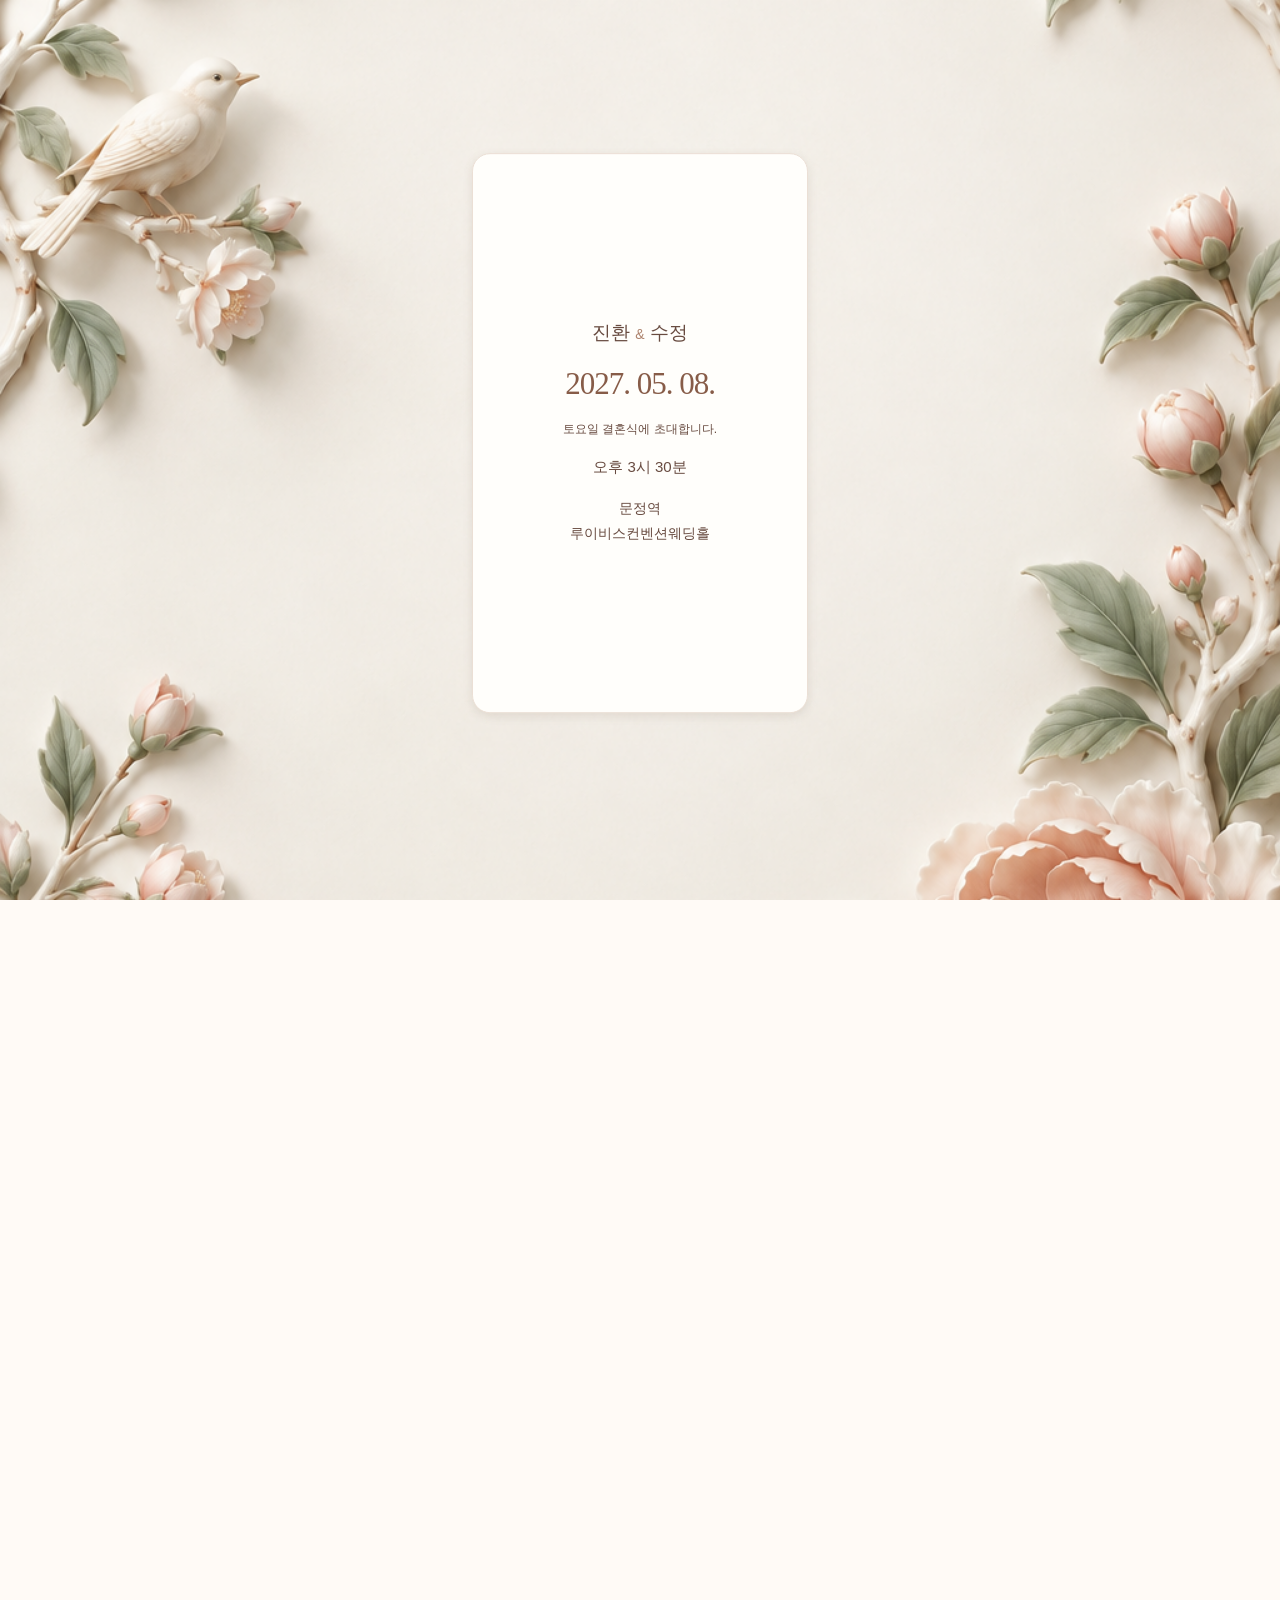
==== fr/index.html @ 5b4bd73b "Enhance and group window gallery portraits" ====
<!doctype html>
<html lang="ko">
<head>
<meta charset="utf-8"><meta name="viewport" content="width=device-width,initial-scale=1,viewport-fit=cover"><meta name="theme-color" content="#fffdf9"><meta name="description" content="꽃이 피어나는 봄날, 김진환과 김수정의 결혼식에 초대합니다."><title>봄의 조각 · Wedding Invitation 02</title>
<link rel="preload" as="image" href="../assets/envelope-sealed-whole.png" fetchpriority="high"><link rel="preload" as="image" href="../assets/envelope-portrait.png"><link rel="stylesheet" href="../wedding.css"><link rel="stylesheet" href="../relief.css?v=8"><link rel="stylesheet" href="../motion.css?v=23"><link rel="stylesheet" href="../story.css?v=44">
</head>
<body class="intro-running">
<div class="opening" id="opening" role="dialog" aria-modal="true" aria-label="당신에게 도착한 청첩장">
 <div class="envelope-scene" id="envelopeStage">
  <div class="opened-envelope"><img src="../assets/envelope-portrait.png" alt="덮개가 열린 세로 봉투"></div>
  <div class="insert-card"><p class="letter-names">진환 <span>&amp;</span> 수정</p><strong class="letter-date">2027. 05. 08.</strong><p class="letter-invite">토요일 결혼식에 초대합니다.</p><p class="letter-time">오후 3시 30분</p><p class="letter-venue">문정역<br>루이비스컨벤션웨딩홀</p></div>
  <div class="sealed-envelope"><img src="../assets/envelope-sealed-whole.png" alt="중앙에 꽃무늬 실링이 있는 닫힌 피치핑크 세로 봉투" fetchpriority="high"></div><span class="seal-note"><span class="tap-hand" aria-hidden="true">☝</span><span>Tap 하시면 다음 장면으로 넘어갑니다.</span></span>
 </div>
</div>
<main class="invitation" id="invitation">
 <header class="masthead"><div class="masthead-wedding"><a href="#home" class="monogram" aria-label="청첩장 맨 위로">진환 <i>&amp;</i> 수정의 결혼식</a><span class="countdown" id="countdown" aria-label="결혼식까지 남은 날짜"></span></div><button class="music" id="music" aria-label="Love, on the Swing 재생" aria-pressed="false"><span class="music-bars" aria-hidden="true"><b></b><b></b><b></b><b></b></span><span id="musicLabel">음악 켜기</span></button></header>
 <section class="hero" id="home" aria-label="신랑 신부 사진">
  <div class="hero-frame"><div class="hero-photo"><img class="portrait-full" src="../assets/gallery/moment-05.png" alt="베일을 쓴 수정과 함께한 진환의 즐거운 순간" width="1462" height="2048" loading="lazy"><img class="portrait-close" loading="lazy" src="../assets/gallery/moment-05.png" alt="" aria-hidden="true" width="1462" height="2048"></div><div class="hero-copy"><p>OUR WEDDING DAY</p><h1>INVITATION</h1><span class="hero-date">2026. 05. 08 토 3:30 PM</span></div></div>
 </section>
 <section class="announcement" aria-labelledby="invitationTitle"><div class="paper-card">
  <img class="announcement-bloom" src="../assets/porcelain-blooms.png" alt="" aria-hidden="true"><p class="eyebrow">우리의 봄날</p><h2 id="invitationTitle">진환 <span>&amp;</span> 수정, 결혼합니다</h2><div class="fine-line"></div><p class="body-copy">서로를 바라보고 따뜻하게 지켜주는 순간들이 모여<br>저희의 가장 아름다운 계절이 되었습니다.<br><br>꽃이 피어나는 따뜻한 봄날 5월,<br>함께하는 첫걸음에 초대 드립니다.</p></div>
  <div class="music-card" aria-label="우리의 멜로디"><div class="music-copy"><p class="music-kicker">우리의 봄날을 위한 음악</p><h3>Love, on the Swing</h3><p class="bride-note">이 배경 음악은 신부가 직접 만들고 고른 곡입니다.<br><span id="musicStatus" aria-live="polite">음악을 종료하시려면 정지를 눌러 주세요.</span></p></div><button class="record" id="record" aria-label="Love, on the Swing 재생" aria-pressed="false"><img src="../assets/vinyl.svg" alt="피치 라벨 LP"><span class="record-icon" aria-hidden="true">▷</span><b class="record-label">재생</b></button></div>
 </section>
 <section class="details" id="details" aria-labelledby="dateTitle"><p class="eyebrow">OUR WEDDING DAY</p><h2 id="dateTitle" class="date-subtitle">봄날, 5월의 웨딩</h2><div class="wedding-date"><p class="date-line-primary">2027년 5월 8일</p><div class="date-meta"><p class="ceremony-time">토요일 오후 3시 30분</p><i aria-hidden="true">·</i><p class="venue-name">문정역 루이비스컨벤션웨딩홀</p></div></div><div class="map-links" aria-label="예식장 지도"><a href="https://naver.me/F7wv38mu" target="_blank" rel="noopener noreferrer">네이버 지도 <span aria-hidden="true">↗</span></a><a href="https://map.kakao.com/link/map/%EB%A3%A8%EC%9D%B4%EB%B9%84%EC%8A%A4%EC%BB%A8%EB%B2%A4%EC%85%98%20%EC%86%A1%ED%8C%8C%EB%AC%B8%EC%A0%95,37.484424,127.1171785" target="_blank" rel="noopener noreferrer" aria-label="카카오맵에서 예식장 보기">카카오맵 <span aria-hidden="true">↗</span></a></div><button class="calendar-link" id="calendarOpen">날짜를 내 캘린더에 추가 <span aria-hidden="true">＋</span></button></section>
 <section class="album story-section" aria-labelledby="albumTitle"><p class="eyebrow">OUR MOMENTS</p><h2 id="albumTitle">함께한 순간들</h2><p class="section-hint">사진을 누르시면 크게 보실 수 있습니다.</p><div class="gallery-grid">
  <button class="gallery-thumb gallery-wide" data-photo="0" aria-label="함께 걷는 두 사람 사진 크게 보기"><img src="../assets/gallery/moment-01-retouched.png" alt="꽃다발을 든 수정과 곁의 진환" loading="lazy"></button>
  <button class="gallery-thumb" data-photo="1" aria-label="서로를 바라보는 두 사람 사진 크게 보기"><img src="../assets/gallery/moment-02.jpeg" alt="서로를 마주 보는 진환과 수정" loading="lazy"></button>
  <button class="gallery-thumb" data-photo="2" aria-label="꽃을 든 즐거운 순간 사진 크게 보기"><img src="../assets/gallery/moment-03.png" alt="꽃을 든 수정과 진환" loading="lazy"></button>
  <button class="gallery-thumb" data-photo="3" aria-label="꽃과 함께한 순간 사진 크게 보기"><img src="../assets/gallery/moment-04.png" alt="꽃을 든 수정과 진환" loading="lazy"></button>
  <button class="gallery-thumb" data-photo="4" aria-label="베일을 든 두 사람 사진 크게 보기"><img src="../assets/gallery/moment-05.png" alt="베일과 꽃을 든 진환과 수정" loading="lazy"></button>
  <button class="gallery-thumb" data-photo="6" aria-label="꽃다발과 함께한 두 사람 사진 크게 보기"><img src="../assets/gallery/moment-07.jpg" alt="꽃다발을 든 수정과 서로를 바라보는 진환" loading="lazy"></button>
  <button class="gallery-thumb" data-photo="7" aria-label="정장을 입은 진환 사진 크게 보기"><img src="../assets/gallery/moment-08.jpg" alt="정장을 입은 진환의 모습" loading="lazy"></button>
  <button class="gallery-thumb" data-photo="8" aria-label="서로를 바라보는 두 사람 사진 크게 보기"><img src="../assets/gallery/moment-09.jpg" alt="손을 잡고 서로를 바라보는 진환과 수정" loading="lazy"></button>
  <button class="gallery-thumb" data-photo="9" aria-label="핑크 드레스를 입은 두 사람 사진 크게 보기"><img src="../assets/gallery/moment-10.png" alt="핑크 드레스를 입고 서로를 바라보는 진환과 수정" loading="lazy"></button>
  <button class="gallery-thumb" data-photo="10" aria-label="꽃다발을 든 진환 사진 크게 보기"><img src="../assets/gallery/moment-11.png" alt="창가에서 꽃다발을 든 진환" loading="lazy"></button>
  <button class="gallery-thumb" data-photo="11" aria-label="꽃다발을 든 수정 사진 크게 보기"><img src="../assets/gallery/moment-12-enhanced.png" alt="창가에서 꽃다발을 든 수정" loading="lazy"></button>
 </div><p class="section-hint">사진을 누르신 뒤 아래로 스크롤해 더 많은 순간을 만나 보세요.</p></section>
 <section class="about story-section" aria-labelledby="aboutTitle"><p class="eyebrow">TWO OF US</p><h2 id="aboutTitle">우리 소개</h2><div class="people-grid"><article class="person"><span class="person-role">신랑</span><h3>진환 <small>ENFP</small></h3><p>신랑이 신부에게 반한 이유</p><span class="pending-message">[메시지 추가 예정]</span></article><article class="person"><span class="person-role">신부</span><h3>수정 <small>ENFP</small></h3><p>신부가 신랑에게 반한 이유</p><span class="pending-message">[메시지 추가 예정]</span></article></div></section>
 <section class="reception story-section" aria-labelledby="receptionTitle"><p class="eyebrow">AFTER THE WEDDING</p><h2 id="receptionTitle">조금 더 오래, 함께</h2><p class="body-copy">한 분 한 분 직접 찾아뵙고<br>초대장을 전해드리는 것이 도리이나,<br>그러지 못하는 아쉬운 마음을<br>이 글에 담아 전합니다.<br><br>결혼식 당일, 예식이 끝난 뒤<br>감사의 마음을 나눌 수 있는<br>피로연 자리에 여러분을 초대드립니다.<br><br>함께하고 싶으신 분은<br>수정에게 편하게 말씀해 주시면<br>피로연 초대장을 함께 보내드리겠습니다.</p></section>
 <section class="cheers story-section" aria-labelledby="cheersTitle"><p class="eyebrow">A NOTE FOR US</p><h2 id="cheersTitle">진환 &amp; 수정에게<br>축하의 마음을 전해 주세요.</h2><form id="cheerForm" class="cheer-form"><label for="cheerName">성함 <span>선택</span><input id="cheerName" name="name" type="text" autocomplete="name" maxlength="30" placeholder="성함을 남겨 주세요."></label><label for="cheerText">신랑신부에게 축하 메시지 전하기</label><textarea id="cheerText" maxlength="300" rows="3" placeholder="따뜻한 축하의 한마디를 남겨 주세요."></textarea><div><small id="cheerCount">0 / 300</small><button type="submit">축하 메시지 전하기</button></div></form><p class="cheer-empty" id="cheerEmpty">첫 번째 축하 메시지를 남겨 주시면 감사하겠습니다.</p><div class="cheer-carousel"><div class="cheer-list" id="cheerList" aria-live="polite"></div></div><nav class="cheer-pagination" id="cheerPagination" aria-label="축하 메시지 페이지" hidden><button type="button" id="cheerPrev" aria-label="이전 축하 메시지">←</button><span id="cheerPage">1 / 1</span><button type="button" id="cheerNext" aria-label="다음 축하 메시지">→</button></nav></section>
 <section class="adult-info story-section" aria-labelledby="adultTitle"><p class="eyebrow">WEDDING INFORMATION</p><h2 id="adultTitle">한눈에 보는 예식 안내</h2><dl class="event-summary"><div><dt>일시</dt><dd>2027년 5월 8일 토요일<br>오후 3시 30분</dd></div><div><dt>장소</dt><dd><span>문정역 루이비스컨벤션웨딩홀</span><span class="venue-actions"><a href="https://naver.me/F7wv38mu" target="_blank" rel="noopener noreferrer">네이버 지도</a><a href="https://map.kakao.com/link/map/%EB%A3%A8%EC%9D%B4%EB%B9%84%EC%8A%A4%EC%BB%A8%EB%B2%A4%EC%85%98%20%EC%86%A1%ED%8C%8C%EB%AC%B8%EC%A0%95,37.484424,127.1171785" target="_blank" rel="noopener noreferrer">카카오맵</a></span></dd></div><div><dt>주소</dt><dd><span>서울 송파구 법원로9길 26<br>에이치비지니스파크 B1층</span><button type="button" class="address-copy" data-copy-text="서울 송파구 법원로9길 26, 에이치비지니스파크 B1층">주소 복사</button></dd></div></dl><div class="gift-heading"><p class="eyebrow">WITH CONGRATULATIONS</p><h3>축의금 보내는 곳</h3></div><div class="account-list"><article><span>신랑 진환</span><strong>계좌 정보 입력 예정</strong><button type="button" disabled>계좌번호 복사</button></article><article><span>신부 수정</span><strong>계좌 정보 입력 예정</strong><button type="button" disabled>계좌번호 복사</button></article><article><span>신랑측 부모님</span><strong>계좌 정보 입력 예정</strong><button type="button" disabled>계좌번호 복사</button></article><article><span>신부측 부모님</span><strong>계좌 정보 입력 예정</strong><button type="button" disabled>계좌번호 복사</button></article></div><a class="flower-link" href="https://link.coupang.com/a/g1QMgF2wBE" target="_blank" rel="noopener noreferrer">축하화환 보내기 <span aria-hidden="true">↗</span></a></section>
 <section class="after-party story-section" aria-labelledby="afterPartyTitle"><p class="eyebrow">AFTER PARTY</p><h2 id="afterPartyTitle">애프터파티 피로연 안내</h2><div class="after-party-note"><p>잠실역 근처의 작은 공간을 빌려, 별도의 장소에서 피로연 파티를 진행합니다.</p><p>한정된 인원만 모실 수 있는 점 너른 양해 부탁드립니다. 꼭 함께하실 수 있는 분들께서만 참가 의사를 남겨 주시면 감사하겠습니다.</p></div><dl class="after-party-details"><div><dt>일시</dt><dd>같은 날 저녁 6시 - 10시</dd></div><div><dt>장소</dt><dd>잠실역 인근</dd></div><div><dt>구성</dt><dd>안주와 음료, 그리고 뮤지컬 갈라쇼</dd></div></dl><form id="afterPartyForm" class="after-party-form"><h3>참가 의사 전달하기</h3><div class="after-party-inputs"><label for="partyName">이름<input id="partyName" name="name" type="text" autocomplete="name" required placeholder="성함을 입력해 주세요."></label><label for="partyContact">연락처<input id="partyContact" name="contact" type="tel" autocomplete="tel" inputmode="numeric" pattern="[0-9-]*" required placeholder="010-0000-0000" maxlength="13"></label></div><button type="submit">참가 의사 남기기</button><p id="afterPartyStatus" class="after-party-status" role="status" hidden></p></form></section>
 <footer><img src="../assets/porcelain-blooms.png" alt=""><p>5월 8일 토요일, 저희들의 결혼식을<br>축하해주시는 모든 분들과<br>와주시는 분들께 사랑을 전합니다.</p><span class="eyebrow">진환 &amp; 수정 · 2027. 05. 08.</span><button class="replay" id="replay">봉투를 다시 열어보기 ↺</button><small>함께 축복해 주셔서 감사합니다.</small></footer>
</main>
<dialog id="calendarDialog" class="sheet" aria-labelledby="calendarTitle"><div class="sheet-heading"><h2 id="calendarTitle">내 캘린더에 담기</h2><button class="dialog-close" data-close aria-label="캘린더 선택 닫기">×</button></div><p>2027년 5월 8일 · 오후 3시 30분<br>문정역 루이비스컨벤션웨딩홀</p><a href="https://calendar.google.com/calendar/render?action=TEMPLATE&amp;text=%EA%B9%80%EC%A7%84%ED%99%98+%26+%EA%B9%80%EC%88%98%EC%A0%95+%EA%B2%B0%ED%98%BC%EC%8B%9D&amp;dates=20270508T063000Z%2F20270508T063000Z&amp;location=%EB%AC%B8%EC%A0%95%EC%97%AD+%EB%A3%A8%EC%9D%B4%EB%B9%84%EC%8A%A4%EC%BB%A8%EB%B2%A4%EC%85%98%EC%9B%A8%EB%94%A9%ED%99%80&amp;details=2027%EB%85%84+5%EC%9B%94+8%EC%9D%BC+%ED%86%A0%EC%9A%94%EC%9D%BC+%EC%98%A4%ED%9B%84+3%EC%8B%9C+30%EB%B6%84.+%EA%B2%B0%ED%98%BC%EC%8B%9D%EC%97%90+%EC%B4%88%EB%8C%80%ED%95%A9%EB%8B%88%EB%8B%A4.%0A%0A%EC%B2%AD%EC%B2%A9%EC%9E%A5%3A+https%3A%2F%2Floreenkim0301.github.io%2F20260508%2F&amp;ctz=Asia%2FSeoul" target="_blank" rel="noopener">구글 캘린더 <span>↗</span></a><a href="../wedding-demo.ics">애플 캘린더 <span>＋</span></a><button id="otherCalendar">기타 앱 선택 <span>↗</span></button><p class="calendar-help" id="calendarHelp" aria-live="polite">기기에 따라 일정 파일을 열거나 가져오면 추가할 수 있어요.</p><a class="ics-download" href="../wedding-demo.ics" download="진환-수정-결혼식.ics">일정 파일 다운로드</a></dialog>
<dialog id="galleryDialog" class="gallery-dialog" aria-labelledby="galleryTitle"><div class="gallery-heading"><div><h2 id="galleryTitle">함께한 순간들</h2><p>아래로 스크롤 해보세요 ↓</p></div><button class="dialog-close" data-close aria-label="사진 갤러리 닫기">×</button></div><div class="gallery-scroll"><figure id="photo-0"><img src="../assets/gallery/moment-01-retouched.png" alt="꽃다발을 든 수정과 곁의 진환"><figcaption>꽃다발을 들고, 나란히</figcaption></figure><figure id="photo-1"><img src="../assets/gallery/moment-02.jpeg" alt="서로를 마주 보는 진환과 수정"><figcaption>서로를 바라보는 순간</figcaption></figure><figure id="photo-2"><img src="../assets/gallery/moment-03.png" alt="꽃을 든 수정과 진환"><figcaption>꽃처럼 즐거운 우리</figcaption></figure><figure id="photo-3"><img src="../assets/gallery/moment-04.png" alt="꽃을 든 수정과 진환"><figcaption>가까이, 더 가까이</figcaption></figure><figure id="photo-4"><img src="../assets/gallery/moment-05.png" alt="베일과 꽃을 든 진환과 수정"><figcaption>우리의 봄날</figcaption></figure><figure id="photo-6"><img src="../assets/gallery/moment-07.jpg" alt="꽃다발을 든 수정과 서로를 바라보는 진환"><figcaption>꽃다발을 든 따뜻한 순간</figcaption></figure><figure id="photo-7"><img src="../assets/gallery/moment-08.jpg" alt="정장을 입은 진환의 모습"><figcaption>단정한 오늘의 진환</figcaption></figure><figure id="photo-8"><img src="../assets/gallery/moment-09.jpg" alt="손을 잡고 서로를 바라보는 진환과 수정"><figcaption>마주 보는 약속</figcaption></figure><figure id="photo-9"><img src="../assets/gallery/moment-10.png" alt="핑크 드레스를 입고 서로를 바라보는 진환과 수정" loading="lazy"><figcaption>서로를 향한 눈빛</figcaption></figure><figure id="photo-10"><img src="../assets/gallery/moment-11.png" alt="창가에서 꽃다발을 든 진환" loading="lazy"><figcaption>창가의 꽃다발</figcaption></figure><figure id="photo-11"><img src="../assets/gallery/moment-12-enhanced.png" alt="창가에서 꽃다발을 든 수정" loading="lazy"><figcaption>웃음이 피어난 순간</figcaption></figure></div></dialog>
<audio id="audio" loop preload="metadata" src="../assets/love-on-the-swing.mp3"></audio><canvas id="cursorPetals" aria-hidden="true"></canvas><script src="../wedding.js?v=30"></script><script src="../motion.js?v=13"></script>
<script src="../story.js?v=34"></script></body></html>
---- wedding.css ----
:root{--paper:#fffdf9;--white:#ffffff;--peach:#edb6a5;--blush:#f4d6cf;--ink:#624b46;--muted:#8a716b;--line:#ecdad1;--sans:'Apple SD Gothic Neo','Noto Sans KR',sans-serif;--serif:Georgia,'Times New Roman',serif}*{box-sizing:border-box}html{scroll-behavior:smooth;scroll-padding-top:85px}body{margin:0;background:#fff9f5;color:var(--ink);font-family:var(--sans);-webkit-font-smoothing:antialiased}button,a{-webkit-tap-highlight-color:transparent}button{font:inherit;color:inherit;cursor:pointer}a{color:inherit}button:focus-visible,a:focus-visible{outline:2px solid #a76358;outline-offset:5px}button{touch-action:manipulation}.invitation{max-width:480px;margin:auto;background:var(--paper);overflow:hidden;box-shadow:0 0 90px #cdab9d16}.eyebrow{font:11px/1.7 var(--sans);letter-spacing:2.3px;color:var(--muted)}.masthead{height:76px;padding:0 23px;display:flex;align-items:center;justify-content:space-between;background:#fffdf9;gap:12px}.monogram{font:24px var(--serif);text-decoration:none;white-space:nowrap}.monogram i{font-size:17px;color:#b78174}.masthead-date{font:10px var(--sans);letter-spacing:1.6px;color:#8b7168}.music{display:flex;gap:7px;align-items:center;background:none;border:1px solid #eadbd3;border-radius:24px;min-height:40px;padding:8px 10px;font-size:11px;white-space:nowrap}.music-bars{display:flex;align-items:center;height:15px;gap:2px}.music-bars b{width:2px;height:6px;background:#bb8c7b;border-radius:1px}.music-bars b:nth-child(2){height:12px}.music-bars b:nth-child(3){height:9px}.is-playing .music-bars b{animation:equalizer .8s alternate infinite}.music-bars b:nth-child(2){animation-delay:.25s}.music-bars b:nth-child(3){animation-delay:.5s}.music-bars b:nth-child(4){animation-delay:.15s}.hero{position:relative;aspect-ratio:1/1.14;overflow:hidden;background:#e7e0da}.hero-photo{position:absolute;inset:0;overflow:hidden;transform:scale(1.065);transition:transform 2.5s cubic-bezier(.2,.65,.3,1)}.hero-photo img{position:absolute;width:220%;height:auto;max-width:none;left:-60%;top:-42%;display:block}.arrived .hero-photo{transform:scale(1)}.hero-shade{position:absolute;inset:0;background:linear-gradient(0deg,#36281f70,transparent 35%)}.hero-caption{position:absolute;bottom:27px;left:27px;color:#fffdf9}.hero-caption .eyebrow{color:#fff8ec;font-size:10px;letter-spacing:2px}.hero-caption h2{font:46px/1.05 var(--serif);margin:8px 0 0;letter-spacing:-1px}.hero-caption i{font-weight:normal}.announcement{text-align:center;position:relative;padding:57px 25px 37px;background:linear-gradient(#fffdf9,#fff)}.announcement-flower{position:absolute;width:139px;right:-38px;top:-51px;transform:rotate(20deg);pointer-events:none}.announcement>.eyebrow{margin:0 0 20px}.announcement h2{font-size:29px;letter-spacing:5px;font-weight:400;margin:0 0 21px}.announcement h2 span{font:25px var(--serif);color:#be8a7d;letter-spacing:0;padding:0 12px}.date-line{font-size:14px;letter-spacing:1px;line-height:1.8;margin:0}.date-line span{display:block;font-size:13px;letter-spacing:.3px;color:var(--muted)}.fine-line{height:34px;width:1px;background:#d9b5a6;margin:27px auto}.body-copy{font-size:16px;line-height:2;word-break:keep-all;margin:0}.down-link{display:inline-flex;flex-direction:column;gap:12px;align-items:center;font-size:12px;color:#917368;text-decoration:none;margin-top:29px;min-height:44px}.down-link span{font-size:19px}.music-card{margin:8px 23px 55px;display:flex;align-items:center;justify-content:space-between;gap:10px;padding:21px 17px;background:#fff1ea;border:1px solid #f4e1d6;border-radius:3px}.music-card .eyebrow{font-size:9px;letter-spacing:1.2px}.music-card h2{font:25px var(--serif);font-style:italic;font-weight:normal;margin:9px 0}.music-card p{font-size:11px;color:var(--muted);margin:0;line-height:1.7}.record{position:relative;flex:0 0 96px;width:96px;height:96px;background:none;border:0;padding:0;filter:drop-shadow(0 5px 7px #5f3d3420)}.record img{width:100%;animation:spin 10s linear infinite;animation-play-state:paused}.is-playing .record img{animation-play-state:running}.record-icon{position:absolute;left:0;right:0;bottom:-15px;font-size:13px;color:#916e62;text-align:center}.details{padding:0 26px 50px;text-align:center;scroll-margin-top:30px}.details h2{font-weight:400;font-size:25px;margin:14px 0 26px;letter-spacing:.5px}.date-block{display:flex;flex-direction:column;align-items:center;gap:3px;margin:0 auto 22px}.date-block span{font:11px var(--sans);letter-spacing:3px;color:#a2796b}.date-block strong{font:77px/1.05 var(--serif);color:#b88979}.placeholder-note{font-size:12px;color:#977e73;margin:7px 0 21px}.calendar-link{display:flex;justify-content:center;gap:30px;align-items:center;border:1px solid #dcc0b0;border-radius:3px;text-decoration:none;min-height:51px;font-size:14px;max-width:280px;margin:auto;background:#fff}.calendar-link:hover{background:#fff3ec}footer{position:relative;overflow:hidden;text-align:center;padding:65px 24px 28px;background:linear-gradient(160deg,#fff5ed,#fff9f6)}footer>img{width:195px;position:absolute;left:-64px;top:23px;transform:rotate(12deg);opacity:.82}footer>p{position:relative;font:43px/1.1 var(--serif);margin:0 0 19px}footer>.eyebrow{display:block;position:relative}.replay{position:relative;display:block;background:none;border:0;border-bottom:1px solid #d9b6a4;min-height:44px;margin:29px auto 20px;font-size:12px;padding:0 5px}footer small{font-size:10px;line-height:1.8;color:#917e76;display:block}.opening{position:fixed;inset:0;z-index:10;max-width:480px;margin:auto;background:radial-gradient(ellipse at 48% 40%,#fffefb 20%,#fff5ee 100%);display:flex;flex-direction:column;align-items:center;justify-content:center;overflow:hidden;opacity:1;transition:opacity 1.15s ease,visibility 1.15s;min-height:100svh}.opening[hidden]{display:none}.opening-heading{text-align:center;position:absolute;top:max(9svh,35px);left:20px;right:20px;transition:opacity .6s}.opening-heading .eyebrow{font-size:10px;letter-spacing:2.5px}.opening-heading h1{font-size:24px;line-height:1.7;font-weight:400;letter-spacing:1px;margin:17px 0}.envelope-stage{position:relative;width:94%;max-width:435px;aspect-ratio:1/1.05;perspective:1300px;transform:translateY(15px);transition:transform 1.4s cubic-bezier(.2,.6,.25,1),opacity 1.1s}.envelope-art{position:absolute;left:-15%;top:12%;width:130%;aspect-ratio:1.5;transform-style:preserve-3d;transform:rotate(-5deg);transition:transform 1.4s}.envelope-pocket{position:absolute;width:100%;height:100%;object-fit:contain;clip-path:inset(47.17% 0 0 0);z-index:3;filter:drop-shadow(0 7px 5px #9e615629)}.envelope-flap{position:absolute;inset:0;clip-path:inset(0 0 52.83% 0);transform-origin:50% 47.17%;transform:rotateX(-180deg);z-index:5;transition:transform 1.5s cubic-bezier(.3,.1,.15,1),filter 1.5s;filter:brightness(.93);backface-visibility:visible}.envelope-flap img{height:100%;width:100%;object-fit:contain}.letter-peek{position:absolute;z-index:2;left:18%;right:18%;height:30%;top:47%;background:#fffdf7;border:1px solid #eeded2;text-align:center;padding-top:15px;transition:transform 1.5s .3s,opacity .4s;box-shadow:0 0 15px #aa84721a;opacity:0}.letter-peek span{font:12px var(--serif);font-style:italic;color:#a77866}.letter-peek i{font:32px var(--serif);display:block;margin-top:12px;color:#a77866}.real-seal{position:absolute;width:17%;height:25.5%;object-fit:contain;left:41.5%;top:77%;z-index:6;filter:drop-shadow(1px 6px 5px #80482f38);transition:opacity .35s,transform .6s}.envelope-shadow{position:absolute;left:16%;right:11%;height:17%;bottom:13%;background:#9d634b;filter:blur(24px);opacity:.14;transform:rotate(-5deg);transition:opacity 1s}.intro-flowers{position:absolute;width:37%;pointer-events:none;z-index:7;filter:drop-shadow(0 4px 5px #c7977520);transition:transform 1.3s,opacity .8s}.flower-left{left:-2%;bottom:4%;transform:rotate(165deg)}.flower-right{right:-3%;top:25%;transform:rotate(-12deg)}.opening-bottom{position:absolute;bottom:14svh;text-align:center;transition:opacity .6s}.opening-bottom p{font-size:13px;letter-spacing:.6px;color:#9b7464}.opening-status{font-size:11px;color:#a78d80}.skip{position:absolute;right:25px;bottom:max(25px,env(safe-area-inset-bottom));background:none;border:0;min-height:44px;font-size:12px;color:#8a6a5a}.skip span{margin-left:12px}.opening.unsealing .real-seal{opacity:0;transform:translateY(12px) scale(1.08)}.opening.unfolding .envelope-flap{z-index:1;transform:rotateX(0deg);filter:brightness(1)}.opening.unfolding .envelope-art{transform:rotate(0deg)}.opening.unfolding .letter-peek{transform:translateY(-39%);opacity:1}.opening.unfolding .flower-right{transform:rotate(-6deg) translate(9px,-12px)}.opening.unfolding .flower-left{transform:rotate(175deg) translate(-9px,-4px)}.opening.dissolving{opacity:0;visibility:hidden;pointer-events:none}.opening.dissolving .envelope-stage{transform:translateY(-23px) scale(1.09);opacity:0}.opening.dissolving .opening-heading,.opening.dissolving .opening-bottom{opacity:0}body.intro-running{overflow:hidden}.music.is-loading{opacity:.65}@keyframes spin{to{transform:rotate(360deg)}}@keyframes equalizer{to{transform:scaleY(.45)}}@media(min-width:600px){body{padding:24px 0}.invitation{border-radius:4px}.opening{border-left:1px solid #fff;border-right:1px solid #fff}.hero-caption h2{font-size:56px}}@media(max-width:360px){.masthead{padding:0 16px;gap:6px}.masthead-date{font-size:9px}.hero-caption h2{font-size:40px}.music-card{margin-left:17px;margin-right:17px;padding:19px 12px}.record{flex-basis:82px;width:82px;height:82px}.music-card h2{font-size:23px}.opening-heading h1{font-size:22px}}@media(max-height:690px){.opening-heading{top:28px}.opening-heading h1{font-size:21px;margin:10px 0}.envelope-stage{width:80%;transform:translateY(12px)}.opening-bottom{bottom:11svh}}@media(prefers-reduced-motion:reduce){html{scroll-behavior:auto}*,*:before,*:after{animation:none!important;transition:none!important}.hero-photo{transform:none}.opening{display:none}}
---- relief.css ----
/* Edition 02 refined: relief for the opening, quiet paper for the invitation. */
:root{--paper:#fffefa;--ink:#59413d;--muted:#7b625a;--line:#eeded3}
body{background:#fffaf6}.invitation{background:var(--paper);box-shadow:0 6px 24px #8c736108;border:0}
.masthead{background:var(--paper);height:68px;border:0;padding:0 24px}.monogram{text-shadow:none}.masthead-date{font-size:11px;letter-spacing:1.2px;color:#785c52}.music{background:none;box-shadow:none;border:0;font-size:12px;min-height:44px;padding:8px 0 8px 9px}.music-bars b{background:#a87564}
.hero{aspect-ratio:1/1.08;background:#e7e0da;margin:0 18px;overflow:hidden;isolation:isolate}.hero-frame{position:absolute;inset:0;overflow:hidden;border:0;border-radius:2px;box-shadow:none;transform:none}.hero-photo img{width:220%;left:-60%;top:-42%}.hero-photo{border-radius:0}
.announcement{padding:36px 24px 40px;background:var(--paper);text-align:center}.paper-card{position:relative;padding:0;background:none;border:0;box-shadow:none;border-radius:0}.announcement .eyebrow{font-size:13px;letter-spacing:2px;color:#8b6658;margin:0 0 18px}.announcement h2{font-size:32px;letter-spacing:5px;font-weight:500;margin:0 0 20px;color:#543c39}.announcement h2 span{font-size:26px;color:#ad7a68;padding:0 12px}.date-line{font-size:20px;font-weight:500;letter-spacing:2px;color:#62453d;line-height:1.75}.date-line span{font-size:15px;color:#73574e;letter-spacing:.5px}.fine-line{margin:32px auto;background:#d7b5a2;height:30px;box-shadow:none}.body-copy{font-size:16px;line-height:2.05;color:#68514a}.down-link{font-size:13px;color:#866253;margin-top:29px}
.music-card{margin:0 24px 48px;padding:24px 0;background:none;border:0;border-top:1px solid #eee0d5;border-bottom:1px solid #eee0d5;border-radius:0;box-shadow:none;transform:none;gap:14px}.music-card .eyebrow{font-size:10px;letter-spacing:1.3px;color:#8b6d5e}.music-card h2{font-size:25px;color:#6c4c42;margin:10px 0}.music-card p{font-size:12px;color:#7b635a}.record{width:88px;height:88px;flex-basis:88px;transform:none;filter:drop-shadow(0 2px 2px #76503d17)}.record-icon{bottom:-16px;color:#7e5b4e}
.details{margin:0;padding:4px 24px 52px;background:var(--paper);border:0;border-radius:0;box-shadow:none}.details .eyebrow{font-size:12px;color:#886353;letter-spacing:2px}.details h2{font-size:25px;font-weight:400;margin:13px 0 27px;color:#59413d}.date-block{background:none;box-shadow:none;border:0;border-radius:0;padding:0;margin:0 auto 24px}.date-block span{font-size:12px;color:#8b6856;letter-spacing:2px}.date-block strong{font-size:67px;color:#a1735f;text-shadow:none;line-height:1.1}.details .body-copy{font-size:16px;color:#654b43}.placeholder-note{font-size:12px;color:#8c7064}.calendar-link{background:#fcf0e7;border:1px solid #ead2bf;box-shadow:0 1px 2px #8b705b08;border-radius:3px;font-size:14px;color:#684a3e;min-height:52px}.calendar-link:hover{background:#f9e9dd}
footer{background:#fff9f3;padding:42px 24px 26px;border-top:1px solid #f2e7de}footer>img{position:relative;display:block;left:auto;top:auto;width:116px;margin:0 auto 22px;transform:none;opacity:1;filter:none}footer>p{font-size:36px;line-height:1.2;margin:0 0 18px;color:#7b5d4d}footer>.eyebrow{font-size:11px;color:#8b6a57}.replay{border:0;background:none;box-shadow:none;border-bottom:1px solid #d9bdab;border-radius:0;font-size:12px;min-height:44px;margin:26px auto 18px;padding:0 6px}footer small{font-size:11px;line-height:1.8;color:#8a7164}.version-link{display:inline-block;font-size:12px;color:#7d5f51;min-height:44px;padding:14px 8px 8px;margin-top:8px;text-underline-offset:5px}
/* The opening retains the rich garden and tactile envelope. */
.opening{background:#fffefa}.opening:before{content:'';position:absolute;inset:0;background:radial-gradient(ellipse at 50% 49%,#fffdfbde 15%,#fffdfa50 60%);pointer-events:none}.opening-heading{z-index:1;top:8svh}.opening-heading h1{text-shadow:1px 2px 1px #fff;font-size:25px;color:#816353}.opening-heading .eyebrow{font-size:10px;color:#896a55;letter-spacing:2px}.envelope-stage{filter:drop-shadow(9px 16px 9px #8e705826)}.intro-flowers{width:42%;filter:drop-shadow(4px 7px 5px #8e705842)}.flower-left{bottom:0;left:-7%}.flower-right{right:-5%;top:18%}.real-seal{filter:drop-shadow(2px 6px 3px #79513470);width:18%;height:27%;left:41%;top:75%}.opening-bottom{z-index:1;background:#fffaf5af;box-shadow:0 0 24px 22px #fffaf59c}.skip{z-index:1;background:#fffdfaaf;border:1px solid #ead8c5;border-radius:30px;padding:0 16px}.letter-peek{box-shadow:0 4px 12px #8260473d}
@media(min-width:600px){.invitation{border-radius:3px}.hero{margin:0 22px}.opening-heading h1{font-size:29px}.announcement{padding-top:42px}}@media(max-width:360px){.masthead{padding:0 17px}.masthead-date{font-size:10px}.hero{margin:0 12px}.announcement{padding-left:17px;padding-right:17px}.announcement h2{font-size:29px;letter-spacing:3px}.music-card{margin-left:18px;margin-right:18px}.record{width:78px;height:78px;flex-basis:78px}.music-card .eyebrow{font-size:9px;letter-spacing:1px}.opening-heading h1{font-size:23px}}
---- motion.css ----
/* Slow camera movement and restrained perimeter decoration. */
.opening{transition:opacity 1.8s ease,visibility 1.8s}.envelope-stage{transform-origin:50% 68%;transition:transform 3.1s cubic-bezier(.22,.61,.3,1),opacity 1.8s}.opening.zooming .envelope-stage{transform:translateY(-18px) scale(1.19)}.opening-heading,.opening-bottom{transition:opacity 2s,transform 3s}.opening.zooming .opening-heading{opacity:.36;transform:translateY(-10px)}.opening.zooming .opening-bottom{opacity:.5}.envelope-art{transition:transform 3s cubic-bezier(.25,.5,.25,1)}.envelope-flap{transition:transform 3.2s cubic-bezier(.37,0,.2,1),filter 3.2s}.real-seal{transition:opacity .7s,transform 1s}.letter-peek{transition:transform 2.7s .8s,opacity 1.4s .6s}.intro-flowers{transition:transform 3s,opacity 1.8s}.opening.dissolving .envelope-stage{transform:translateY(-44px) scale(1.28);opacity:0}.opening.dissolving .opening-heading,.opening.dissolving .opening-bottom{opacity:0}
.hero{overflow:visible}.hero-frame{overflow:hidden}.arrived .hero-photo{animation:portrait-drift 18s ease-in-out infinite;will-change:transform}.hero-edge-flower{position:absolute;z-index:3;pointer-events:none;width:88px;filter:drop-shadow(1px 2px 2px #96715d12);opacity:.92}.edge-left{left:-26px;bottom:-13px;transform:none}.edge-right{right:-23px;top:-17px;width:76px;transform:none}.arrived .edge-left,.arrived .edge-right{animation:none}.announcement{padding-top:44px}#cursorPetals{position:fixed;inset:0;width:100%;height:100%;z-index:30;pointer-events:none;user-select:none;contain:strict}
@keyframes portrait-drift{0%,100%{transform:scale(1.025) translate(-.25%,.1%)}50%{transform:scale(1.055) translate(.35%,-.35%)}}
@media(max-width:360px){.hero-edge-flower{width:73px}.edge-right{width:64px}.opening.zooming .envelope-stage{transform:translateY(-12px) scale(1.13)}}
@media(hover:none),(pointer:coarse){#cursorPetals{display:none}}
@media(prefers-reduced-motion:reduce){#cursorPetals{display:none}.arrived .hero-photo{animation:none;transform:none;will-change:auto}.hero-edge-flower{animation:none}}

/* Fixed orientation, separate inner card and envelope pocket. */
.envelope-art,.opening.unfolding .envelope-art{transform:none;transition:none}
.envelope-shadow{transform:none}
.flower-left,.flower-right,.opening.unfolding .flower-left,.opening.unfolding .flower-right{transform:none;animation:none;transition:opacity 1.8s}
.hero-edge-flower,.arrived .hero-edge-flower{transform:none;animation:none}
.envelope-back{position:absolute;inset:0;width:100%;height:100%;object-fit:contain;clip-path:inset(47.17% 0 0 0);z-index:0}
.envelope-pocket{clip-path:polygon(14.6% 47.17%,30% 69.2%,70% 69.2%,85.4% 47.17%,85.4% 97%,14.6% 97%)}
.letter-peek{left:24%;right:24%;top:49%;height:42%;background:#fffefb;border:1px solid #e9ded4;opacity:1;transform:none;padding-top:24px;box-shadow:0 3px 10px #765c4221;transition:transform 2.5s cubic-bezier(.22,.65,.3,1),opacity 1.3s}
.letter-peek span{font-size:12px}.letter-peek i{font-size:34px}
.opening.unfolding .letter-peek{transform:none;opacity:1}
.opening.card-rising .letter-peek{transform:translateY(-82%);opacity:1}
.opening.card-fading .letter-peek{transform:translateY(-97%);opacity:0}

/* Flowers live on the backdrop, not over the portrait or envelope. */
body{position:relative;isolation:isolate;background:#fffaf6}
body::before{content:'';position:fixed;inset:0;z-index:-1;pointer-events:none;background:#fffaf6 url('assets/porcelain-garden.png') center center/cover no-repeat}
.invitation{background:#fffefa}
.announcement,.details{background:transparent}.masthead{background:#fffefa}.music-card{background:#fffefaeb}.hero{background:#e7e0da}.opening{background:#fffefa}.opening::before{content:none}

/* During the opening, only the outer floral backdrop is visible. */
body.intro-running .invitation{visibility:hidden;opacity:0;pointer-events:none}
body.intro-running.arrived .invitation{visibility:visible;opacity:1;transition:opacity 1.8s ease}
.opening{background:transparent;border:0;box-shadow:none}
.opening::before{content:none}
.opening-bottom{background:transparent;box-shadow:none}

/* Personalized card; the date has the strongest hierarchy. */
.letter-peek{left:23%;right:23%;height:66%;top:47%;padding:17px 8px 12px;display:flex;flex-direction:column;justify-content:center;gap:9px}
.letter-peek p{margin:0;font-family:var(--sans);font-style:normal;line-height:1.5}
.letter-peek .letter-names{font-size:15px;color:#62483f;letter-spacing:.4px}
.letter-peek .letter-names span{font-size:13px;color:#a77b66}
.letter-peek .letter-date{display:block;font:500 clamp(24px,6.6vw,32px)/1.1 var(--serif);color:#875c48;letter-spacing:-.7px;white-space:nowrap}
.letter-peek .letter-invite{font-size:11px;color:#816457}
.letter-peek .letter-time{font-size:14px;color:#684b40}
.letter-peek .letter-venue{font-size:13px;color:#684b40}
.opening-corner{position:absolute;width:130px;z-index:7;pointer-events:none;transform:none;filter:drop-shadow(1px 3px 3px #9874581f);transition:opacity 1.4s}
.opening-corner-left{left:-17px;bottom:12%}.opening-corner-right{right:-19px;top:19%;width:112px}
.opening.card-rising .opening-heading{opacity:0}
.opening.dissolving .opening-corner{opacity:0}
@media(max-width:360px){.letter-peek{gap:7px;padding:12px 6px}.letter-peek .letter-names{font-size:13px}.letter-peek .letter-date{font-size:24px}.letter-peek .letter-invite{font-size:10px}.letter-peek .letter-time,.letter-peek .letter-venue{font-size:12px}.opening-corner{width:103px}.opening-corner-right{width:92px}}

.announcement h2{font-size:28px;letter-spacing:1px}.announcement h2 span{padding:0 7px}
/* Portrait choreography: a 70% opening scales to full height. */
.envelope-stage{width:min(86vw,50svh,440px);height:100svh;aspect-ratio:auto;max-width:none;flex:none;transform:scale(.7);transform-origin:50% 50%;perspective:1600px;transition:transform 3.2s cubic-bezier(.22,.61,.3,1),opacity 1.8s;filter:none}
.opening.zooming .envelope-stage{transform:scale(1)}
.envelope-art,.opening.unfolding .envelope-art{left:0;top:-33.333%;width:100%;height:133.333%;aspect-ratio:auto;transform:none}
.envelope-back,.envelope-pocket,.envelope-flap img{object-fit:fill}
.envelope-back{clip-path:inset(25% 0 0 0);transition:transform 3s cubic-bezier(.25,.55,.25,1)}
.envelope-pocket{clip-path:polygon(0% 25%,25% 49%,75% 49%,100% 25%,100% 100%,0% 100%);transition:transform 3s cubic-bezier(.25,.55,.25,1)}
.envelope-flap{clip-path:inset(0 0 75% 0);transform-origin:50% 25%;transform:rotateX(-180deg)}
.real-seal{width:24%;height:12%;left:38%;top:42%}
.envelope-shadow{display:none}
.letter-peek{left:9%;right:9%;top:29%;height:65%;padding:26px 14px;gap:20px;box-shadow:0 3px 12px #765c4221}
.letter-peek .letter-names{font-size:20px}.letter-peek .letter-date{font-size:clamp(27px,7vw,36px);letter-spacing:-1px}.letter-peek .letter-invite{font-size:13px}.letter-peek .letter-time{font-size:17px}.letter-peek .letter-venue{font-size:16px;line-height:1.8}
.opening.card-rising .envelope-back,.opening.card-rising .envelope-pocket{transform:translateY(48%)}
.opening.card-rising .envelope-flap{transform:translateY(48%) rotateX(0deg)}
.opening.card-rising .letter-peek{transform:translateY(-9%);opacity:1}
.opening.card-fading .letter-peek{transform:translateY(-13%);opacity:0}
.opening.dissolving .envelope-stage{transform:scale(1);opacity:0}
.opening-heading{top:3svh}.opening-heading h1{font-size:20px;margin:8px 0}.opening.zooming .opening-heading{opacity:0}.opening-bottom{bottom:5svh}.opening.zooming .opening-bottom{opacity:0}
@media(max-width:360px){.envelope-stage{width:86vw}.opening.zooming .envelope-stage{transform:scale(1)}.letter-peek{padding:18px 10px;gap:16px}.letter-peek .letter-names{font-size:17px}.letter-peek .letter-date{font-size:27px}.letter-peek .letter-invite{font-size:12px}.letter-peek .letter-time,.letter-peek .letter-venue{font-size:14px}}
/* Align crop and hinge with the generated portrait envelope. */
.envelope-art,.opening.unfolding .envelope-art{top:-39.75%;height:142.83%}
.envelope-back{clip-path:inset(27.83% 0 0 0)}
.envelope-pocket{clip-path:polygon(7.8% 27.83%,49.5% 56%,91.8% 27.83%,91.8% 97.85%,7.8% 97.85%)}
.envelope-flap{clip-path:inset(0 0 72.17% 0);transform-origin:50% 27.83%}
.letter-peek{left:11%;right:11%;top:32%;height:60%}
.opening.card-rising .letter-peek{transform:translateY(-5%)}
.opening.card-fading .letter-peek{transform:translateY(-9%);opacity:0}

/* Keep shell translation independent from the hinged flap rotation. */
.flap-slide{position:absolute;inset:0;z-index:5;transform:translateY(0);pointer-events:none}
.opening.unfolding .flap-slide{z-index:1}
.envelope-back,.envelope-pocket,.flap-slide{transition:transform 3s cubic-bezier(.25,.55,.25,1);will-change:transform}
.opening.card-rising .envelope-back,.opening.card-rising .envelope-pocket,.opening.card-rising .flap-slide{transform:translateY(48%)}
.opening.card-rising .envelope-flap{transform:rotateX(0deg)}
.envelope-back{clip-path:inset(27.73% 0 0 0)}
.envelope-flap{clip-path:inset(0 0 72.07% 0);backface-visibility:visible}
.envelope-art{isolation:isolate}
.letter-peek{box-sizing:border-box;overflow:hidden;backface-visibility:hidden}
@media(max-width:600px){
 .envelope-stage{height:80svh}
 .letter-peek{gap:clamp(9px,1.8svh,16px);padding:18px 12px}
}
@media(prefers-reduced-motion:reduce){.envelope-back,.envelope-pocket,.flap-slide{will-change:auto}}
/* Softer stationery; the insert is 95% of its former 78% width. */
.envelope-back,.envelope-pocket,.envelope-flap img{-webkit-mask-image:url('assets/envelope-round-mask.svg');mask-image:url('assets/envelope-round-mask.svg');-webkit-mask-size:100% 100%;mask-size:100% 100%;-webkit-mask-repeat:no-repeat;mask-repeat:no-repeat}
.letter-peek{left:12.95%;right:12.95%;border-radius:18px}
.letter-peek .letter-date{font-size:clamp(24px,6.5vw,32px)}
/* Tap bursts are available on touch screens as well. */
@media(hover:none),(pointer:coarse){#cursorPetals{display:block}}
@media(prefers-reduced-motion:reduce){#cursorPetals{display:none}}

/* Shorten only the inner card: 60% × 0.8 = 48%. */
.letter-peek{height:48%;gap:clamp(8px,1.5svh,16px);padding:16px 12px}
@media(max-height:650px){.letter-peek{gap:7px;padding:10px 8px}.letter-peek .letter-names{font-size:16px}.letter-peek .letter-time,.letter-peek .letter-venue{font-size:13px}}
/* One intact envelope image. No sliced masks, flap crops or shared seams. */
.envelope-scene{position:relative;flex:none;width:min(86vw,44svh,390px);height:min(80svh,710px);transform:scale(.7);transform-origin:50% 50%;transition:transform 3.2s cubic-bezier(.22,.61,.3,1),opacity 1.8s;isolation:isolate}
.opening.zooming .envelope-scene{transform:scale(1)}
.sealed-envelope{position:absolute;inset:0;width:100%;height:100%;object-fit:contain;z-index:3;opacity:1;transform:translateY(0);pointer-events:none;filter:drop-shadow(0 7px 9px #80614e21);transition:opacity 2.8s ease,transform 3.2s cubic-bezier(.25,.55,.25,1)}
.insert-card{position:absolute;left:12.95%;right:12.95%;height:68.5%;top:16%;z-index:2;display:flex;flex-direction:column;align-items:center;justify-content:center;gap:clamp(9px,1.8svh,17px);padding:18px 10px;background:#fffefb;border:1px solid #ebdfd5;border-radius:18px;box-shadow:0 3px 10px #765c4221;text-align:center;opacity:0;visibility:hidden;transform:translateY(7%);transition:transform 3s cubic-bezier(.22,.61,.3,1),opacity 1.4s ease,visibility 1.4s;}
.insert-card p{margin:0;line-height:1.5;color:#684b40;font-family:var(--sans)}
.insert-card .letter-names{font-size:clamp(15px,4vw,19px);white-space:nowrap}
.insert-card .letter-names span{color:#ad826c;font-size:14px}
.insert-card .letter-date{font:500 clamp(23px,6.2vw,31px)/1.15 var(--serif);color:#875c48;letter-spacing:-1px;white-space:nowrap}
.insert-card .letter-invite{font-size:12px}.insert-card .letter-time{font-size:15px}.insert-card .letter-venue{font-size:14px;line-height:1.8}
.opening.unfolding .sealed-envelope{opacity:0;transform:translateY(26%)}
.opening.unfolding .insert-card{opacity:1;visibility:visible;transform:translateY(-4%);transition-delay:.45s}
.opening.card-rising .insert-card{transform:translateY(-9%);transition-delay:0s}
.opening.card-fading .insert-card{opacity:0;transform:translateY(-13%);transition-delay:0s}
.opening.dissolving .envelope-scene{opacity:0;transform:scale(1)}
@media(max-height:650px){.insert-card{gap:7px;padding:12px 8px}.insert-card .letter-names{font-size:14px}.insert-card .letter-date{font-size:23px}.insert-card .letter-invite{font-size:10px}.insert-card .letter-time,.insert-card .letter-venue{font-size:12px}}

/* Single-image viewport excludes the source backdrop. The seal sits at 50% height. */
.sealed-envelope{overflow:hidden;border-radius:18px;background:#ebbaa8;box-shadow:0 6px 14px #80614e21;filter:none}
.sealed-envelope>img{position:absolute;max-width:none;width:118.472%;height:117.84%;left:-9.3%;top:-3.833%;display:block;pointer-events:none}
/* An intact open-envelope image provides the intermediate reveal. */
.envelope-scene{z-index:2}.sealed-envelope{z-index:5}
.opened-envelope{position:absolute;inset:0;z-index:3;opacity:0;transform:translateY(0);pointer-events:none;transition:opacity 1.8s ease,transform 3s cubic-bezier(.22,.61,.3,1)}
.opened-envelope>img{position:absolute;width:119%;height:142.83%;max-width:none;left:-9.5%;top:-39.75%;display:block}
.opening.unfolding .sealed-envelope{opacity:0;transform:translateY(2%);transition-duration:1.8s,2.4s}
.opening.unfolding .opened-envelope{opacity:1;transform:translateY(0)}
.insert-card{z-index:4;left:7%;right:7%;top:10.5%;height:79%;gap:clamp(12px,2svh,20px)}
.opening.unfolding .insert-card{opacity:0;visibility:hidden;transform:translateY(18%);transition-delay:0s}
.opening.card-rising .opened-envelope{transform:translateY(33%);opacity:0;transition-duration:2.8s,3s}
.opening.card-rising .insert-card{opacity:1;visibility:visible;transform:translateY(-3%);transition-delay:.15s}
.opening.card-fading .insert-card{opacity:0;transform:translateY(-7%);transition-delay:0s}
.opening-corner{z-index:1;width:175px}.opening-corner-left{left:-42px;bottom:8%}.opening-corner-right{right:-39px;top:13%;width:160px}
.opening-cluster{position:absolute;z-index:1;pointer-events:none;width:130px;transition:opacity 1.8s}
.cluster-left{left:-40px;bottom:25%}.cluster-right{right:-46px;top:31%;width:135px}.opening.dissolving .opening-cluster{opacity:0}

/* Two floral overlays frame the envelope from above; no lower clusters. */
.opening-corner{z-index:6}.opening-corner-left{left:-42px;top:13%;bottom:auto}.opening-corner-right{right:-39px;top:13%}
.masthead{gap:8px;padding-left:18px;padding-right:18px}.monogram{font:16px var(--sans);white-space:nowrap}.monogram i{font-size:13px}.masthead-date{font-size:12px;letter-spacing:.3px;white-space:nowrap}
@media(max-width:360px){.masthead{padding-left:12px;padding-right:12px;gap:5px}.monogram{font-size:14px}.masthead-date{font-size:11px}.music{font-size:11px}.opening-corner{width:145px}.opening-corner-right{width:135px}.opening-cluster{width:105px}}

/* A quiet opening keeps every floral asset in the invitation itself, not the loading scene. */
.opening{background:#fffefa}
.opening-bottom{bottom:22svh}
.masthead-wedding{display:flex;align-items:baseline;gap:9px;min-width:0}.masthead-wedding .monogram{font-size:15px;overflow:hidden;text-overflow:ellipsis}.countdown{font:600 11px/1 var(--sans);letter-spacing:.5px;color:#9d6b5d;white-space:nowrap}.hero,.hero-frame,.hero-photo{border-radius:16px}.hero{overflow:hidden;isolation:isolate}.hero-frame{clip-path:inset(0 round 16px)}
@media(max-width:360px){.masthead-wedding{gap:6px}.masthead-wedding .monogram{font-size:13px}.countdown{font-size:10px}.opening-bottom{bottom:19svh}}

/* The opening floats over the page backdrop without a white column beneath the envelope. */
.opening{background:transparent}
.skip{top:72%;bottom:auto;z-index:10;background:#fffdfaeb;border:1px solid #ead8c5;border-radius:30px;padding:0 16px}
.seal-note{position:absolute;z-index:6;top:63%;left:50%;display:inline-flex;align-items:center;gap:5px;transform:translateX(-50%);font:500 11px/1.4 var(--sans);letter-spacing:.2px;color:#805f53;white-space:nowrap;text-shadow:0 1px 3px #fff8;transition:opacity .45s ease}.tap-hand{font-size:16px;line-height:1;animation:tap-hint 1.25s ease-in-out infinite}.opening.unfolding .seal-note{opacity:0}
.opening{cursor:pointer}
@keyframes tap-hint{0%,100%{transform:translateY(0);opacity:.72}50%{transform:translateY(-4px);opacity:1}}
---- story.css ----
/* The story stays on one light paper surface; flowers frame only the beginning and end. */
.hero{aspect-ratio:1060/1484;overflow:hidden;margin:0 18px;background:#ddd5d1}.hero-frame{inset:0;border-radius:12px}.hero-photo,.arrived .hero-photo{transform:none;animation:none;transition:none;will-change:auto}.hero-photo img{display:block;max-width:none}.hero-photo .portrait-full{inset:0;width:100%;height:100%;object-fit:contain;transform:scale(1.055);transition:transform 1.8s ease,opacity 1.8s ease;opacity:.6}.hero-photo .portrait-close{inset:0;width:100%;height:100%;object-fit:cover;transform:scale(1.85);transform-origin:50% 35%;opacity:1;transition:transform 1.8s ease,opacity 1.8s ease}.arrived .hero-photo .portrait-full{transform:scale(1);opacity:1}.arrived .hero-photo .portrait-close{transform:scale(1.9);opacity:0}.announcement{padding:60px 25px 0}.announcement .music-card{margin:38px 0 0;text-align:left;border-radius:14px;padding:18px 14px;box-shadow:none;gap:10px}.music-card h3{font:italic 21px/1.25 var(--serif);margin:9px 0 8px}.music-card .eyebrow{font-size:8px;letter-spacing:1px;margin:0}.music-card .bride-note{font-size:10px;line-height:1.7;margin-bottom:8px;word-break:keep-all}.music-card .record{width:65px;height:65px;flex-basis:65px}.music-card #musicStatus{font-size:10px}.details{padding:64px 25px}.details .calendar-link{margin-top:27px;border-radius:12px;width:100%;gap:16px}.story-section{padding:52px 25px;text-align:center}.story-section>h2{font-size:26px;font-weight:400;letter-spacing:.3px;margin:12px 0 23px}.section-hint{font-size:12px;line-height:1.8;color:var(--muted);margin:12px 0 22px}.gallery-grid{display:grid;grid-template-columns:1fr 1fr;gap:10px}.gallery-thumb{border:0;padding:0;overflow:hidden;position:relative;border-radius:10px;background:#e4dcd7;aspect-ratio:1}.gallery-thumb img{width:100%;height:100%;object-fit:cover;display:block}.gallery-wide{grid-column:1/-1;aspect-ratio:1/.95}.gallery-wide img{object-position:50% 37%}.gallery-face img{transform:scale(1.75);object-position:50% 32%;transform-origin:50% 30%}.gallery-hands img{transform:scale(3.3);transform-origin:51% 56%}.about{padding-top:38px}.person{text-align:left;padding:26px 8px;border-bottom:1px solid #ecdcd4}.person-role{font-size:12px;color:#a17869}.person h3{font-size:23px;font-weight:400;margin:10px 0 22px}.person small{font-size:11px;letter-spacing:1px;margin-left:12px;border:1px solid #eadbd3;border-radius:20px;padding:5px 9px;vertical-align:middle}.person p{font-size:14px}.pending-message{font-size:13px;color:#987f76}.reception{padding-top:48px;padding-bottom:74px}.reception .body-copy{font-size:15px;line-height:2.15}body:has(dialog[open]){overflow:hidden}.sheet,.gallery-dialog{color:var(--ink);background:#fffdf9;border:0;box-shadow:0 12px 40px #59403920;width:calc(100% - 24px);max-width:450px;padding:24px;border-radius:22px;max-height:90svh;overscroll-behavior:contain}.sheet::backdrop,.gallery-dialog::backdrop{background:#3c29275c;backdrop-filter:blur(4px)}.sheet-heading,.gallery-heading{display:flex;align-items:center;justify-content:space-between;gap:12px}.sheet h2,.gallery-heading h2{font-size:20px;font-weight:500;margin:0}.dialog-close{border:0;background:transparent;min-width:44px;min-height:44px;font-size:28px}.sheet>p{font-size:13px;line-height:1.9;color:var(--muted)}.sheet>a,.sheet>button{display:flex;align-items:center;justify-content:space-between;width:100%;min-height:54px;padding:14px 16px;margin:10px 0;border:1px solid #e8d9cf;border-radius:12px;text-decoration:none;background:#fff9f4;font-size:14px}.sheet .calendar-help{font-size:11px;margin-top:20px}.sheet .ics-download{border:0;background:none;justify-content:center;font-size:12px;text-decoration:underline}.gallery-dialog{padding:0;overflow:hidden;height:92svh;max-height:92svh}.gallery-heading{padding:12px 18px;background:#fffdf9}.gallery-heading p{font-size:11px;color:var(--muted);margin:5px 0}.gallery-scroll{height:calc(100% - 82px);overflow-y:auto;overscroll-behavior:contain;padding:0 14px 30px;scroll-behavior:smooth}.gallery-scroll figure{margin:0 0 24px;overflow:hidden;position:relative;border-radius:8px}.gallery-scroll img{width:100%;display:block}.gallery-scroll figcaption{text-align:center;padding:15px;background:#fffdf9;font-size:12px;position:relative}.album-close img{aspect-ratio:.9;object-fit:cover;object-position:50% 30%;transform:scale(1.25);transform-origin:50% 26%}.album-hands img{aspect-ratio:1;object-fit:cover;transform:scale(2.7);transform-origin:51% 56%}@media(max-width:360px){.announcement,.story-section,.details{padding-left:20px;padding-right:20px}.music-card h3{font-size:18px}.music-card .record{width:55px;height:55px;flex-basis:55px}.hero{margin:0 12px}}@media(prefers-reduced-motion:reduce){.hero-photo .portrait-close{display:none}.hero-photo .portrait-full{opacity:1;transform:none}.gallery-scroll{scroll-behavior:auto}}

/* A typographic date, followed by time, venue, and distinct actions. */
.skip{left:50%;right:auto;transform:translateX(-50%);white-space:nowrap;text-align:center}
.details .wedding-date{margin:31px auto 30px}.date-line-primary,.wedding-date .ceremony-time,.wedding-date .venue-name{margin:0;white-space:nowrap}.date-line-primary{font:50px/1.12 var(--serif);letter-spacing:-2px;color:#9f6655}.wedding-date .ceremony-time{font-size:20px;line-height:1.6;font-weight:500;letter-spacing:-.3px;color:#60473e;margin-top:20px}.wedding-date .venue-name{font-size:16px;line-height:1.6;color:#68514a;margin-top:18px}.map-links{display:grid;grid-template-columns:1fr 1fr;gap:10px;max-width:340px;margin:0 auto}.map-links a{display:flex;align-items:center;justify-content:center;gap:14px;min-height:50px;border:1px solid #e2dcd3;border-radius:12px;background:#fffefb;color:#665d53;font-size:14px;text-decoration:none}.map-links a:hover{background:#f5f3eb}.details #calendarOpen{max-width:340px;margin-top:12px;background:#f4d5c9;border:1px solid #e9bdad;color:#704a3d;font-weight:500;min-height:54px}.details #calendarOpen:hover{background:#edc6b7}@media(max-width:360px){.date-line-primary{font-size:43px}.wedding-date .ceremony-time{font-size:18px}.map-links a{gap:8px;font-size:13px}}

/* Supporting music and practical information stay compact and easy to scan. */
.announcement .music-card{margin-top:26px;padding:13px 15px;align-items:center;min-height:92px}.music-card h3{font-size:18px;margin:0 0 5px}.music-card .bride-note{font-size:11px;line-height:1.65;margin:0}.music-card .record{width:68px;height:68px;flex-basis:68px;border-radius:50%;border:1px solid #c98f7c;background:#fff9f6}.music-card .record img{width:47px;height:47px;margin:5px}.record-icon{bottom:auto;inset:20px 0 auto;font-size:15px;color:#fff;text-shadow:0 1px 4px #44221a}.record-label{position:absolute;left:50%;bottom:-13px;transform:translateX(-50%);font-size:11px;font-weight:600;color:#825d52;white-space:nowrap}.cheers{background:#fff8f3}.cheers h2{line-height:1.4}.cheer-form{text-align:left;max-width:380px;margin:0 auto}.cheer-form label{display:block;font-size:14px;font-weight:500;margin-bottom:10px}.cheer-form textarea{display:block;width:100%;resize:vertical;min-height:120px;border:1px solid #e8d7ce;border-radius:12px;background:#fffdfb;padding:13px;font:15px/1.65 var(--sans);color:var(--ink)}.cheer-form textarea:focus{outline:2px solid #c89482;outline-offset:2px}.cheer-form>div{display:flex;justify-content:space-between;align-items:center;margin-top:9px}.cheer-form small{font-size:11px;color:var(--muted)}.cheer-form button{border:0;border-radius:10px;background:#a66b5a;color:#fff;padding:12px 15px;font-size:13px;font-weight:600}.cheer-empty{font-size:13px;color:#95766b;margin:28px 0 0}.cheer-list{max-width:380px;margin:22px auto 0;text-align:left}.cheer-list article{padding:18px 0;border-top:1px solid #eadbd2}.cheer-list article>p{margin:0}.cheer-list article>p:first-child{font-size:11px;color:#967a70;margin-bottom:9px}.cheer-list article>p:last-child{font-size:17px;line-height:1.65;word-break:keep-all}.adult-info{padding-top:60px;background:#fffdf9}.adult-info h2{margin-bottom:28px}.event-summary{max-width:360px;margin:0 auto;text-align:left;border-top:1px solid #e8dad1}.event-summary>div{display:grid;grid-template-columns:58px 1fr;gap:16px;padding:16px 3px;border-bottom:1px solid #e8dad1}.event-summary dt{font-size:13px;color:#96776c}.event-summary dd{font-size:15px;line-height:1.65;margin:0;word-break:keep-all}.gift-heading{margin:52px 0 19px}.gift-heading .eyebrow{margin:0 0 7px}.gift-heading h3{font-size:21px;font-weight:400;margin:0}.account-list{max-width:360px;margin:0 auto;text-align:left}.account-list article{padding:15px 0;border-top:1px solid #eadbd2;display:grid;grid-template-columns:1fr auto;gap:6px 12px;align-items:center}.account-list article:last-child{border-bottom:1px solid #eadbd2}.account-list span{font-size:13px;color:#896b60}.account-list strong{font-size:14px;font-weight:500;color:#92796e}.account-list button{grid-column:2;grid-row:1/3;min-height:38px;border:1px solid #d7b0a1;border-radius:9px;background:#fff8f4;color:#956557;font-size:12px;font-weight:600;padding:0 10px}.account-list button:disabled{opacity:.5;cursor:not-allowed}.flower-link{display:flex;justify-content:center;align-items:center;gap:12px;max-width:360px;min-height:55px;margin:27px auto 0;border-radius:12px;background:#f5ded4;border:1px solid #e8c3b5;color:#724b3e;text-decoration:none;font-size:14px;font-weight:600}@media(max-width:360px){.music-card h3{font-size:16px}.music-card .bride-note{font-size:10px}.adult-info,.cheers{padding-left:20px;padding-right:20px}.account-list article{grid-template-columns:1fr}.account-list button{grid-column:1;grid-row:auto;width:100%}}

/* Type scale, breathing room, and consistent physical feedback for every action. */
:root{--display:Georgia,'Times New Roman',serif;--body:'Apple SD Gothic Neo','Noto Sans KR',sans-serif;--title:clamp(27px,7vw,34px);--section-space:clamp(72px,12vw,96px)}
.monogram{transition:transform .18s ease,box-shadow .18s ease}@media(hover:hover) and (pointer:fine){.monogram:hover{transform:translate(-2px,-2px);box-shadow:3px 4px 0 #cdaea126}}
.invitation{font-family:var(--body)}.eyebrow{font-size:11px;letter-spacing:2px;line-height:1.7}.announcement h2,.story-section>h2,.details h2{font-family:var(--display);font-size:var(--title);font-weight:400;letter-spacing:-.7px}.body-copy{font-size:16px;line-height:2.05}.announcement{padding-top:76px}.details{padding-top:var(--section-space);padding-bottom:var(--section-space)}.story-section{padding-top:var(--section-space);padding-bottom:var(--section-space)}.album,.about,.reception,.cheers,.adult-info{border-top:1px solid #f0e6df}.music-card h3{font-family:var(--display);letter-spacing:-.2px}.announcement .music-card{margin-top:34px}.cheer-form textarea{min-height:86px;height:86px;resize:none;line-height:1.55}.cheer-carousel{max-width:380px;margin:22px auto 0;overflow:hidden}.cheer-list{display:flex;width:100%;max-width:none;margin:0;transition:transform .42s cubic-bezier(.22,.61,.36,1);will-change:transform}.cheer-page{flex:0 0 100%;min-width:100%}.cheer-list article{padding:20px 0}.cheer-pagination{display:flex;align-items:center;justify-content:center;gap:14px;margin-top:20px}.cheer-pagination button{width:40px;height:40px;border:1px solid #ddc6ba;border-radius:50%;background:#fffaf7;color:#79564c;font-size:18px}.cheer-pagination span{min-width:42px;font-size:12px;color:#8f7368}.cheer-pagination button:disabled{opacity:.36;cursor:not-allowed}.adult-info{padding-bottom:calc(var(--section-space) + 12px)}footer>p{font:23px/1.62 var(--body);letter-spacing:-.4px;word-break:keep-all;margin:0 auto 23px;max-width:335px}footer>p i{font-style:normal}footer{padding-top:84px;padding-bottom:38px}@media(hover:hover) and (pointer:fine){.music,.record,.calendar-link,.map-links a,.gallery-thumb,.cheer-form button,.cheer-pagination button,.flower-link,.replay,.version-link,.sheet>a,.sheet>button,.dialog-close{transition:transform .18s ease,box-shadow .18s ease,background-color .18s ease}.music:hover,.record:hover,.calendar-link:hover,.map-links a:hover,.gallery-thumb:hover,.cheer-form button:hover,.cheer-pagination button:not(:disabled):hover,.flower-link:hover,.replay:hover,.version-link:hover,.sheet>a:hover,.sheet>button:hover,.dialog-close:hover{transform:translate(-2px,-2px);box-shadow:3px 4px 0 #cdaea126}.skip:hover{transform:translate(calc(-50% - 2px),-2px);box-shadow:3px 4px 0 #cdaea126}}@media(max-width:360px){.announcement{padding-top:64px}.story-section{padding-top:68px;padding-bottom:68px}.cheer-form>div{gap:12px}.cheer-form button{padding:12px}.body-copy{font-size:15px}footer>p{font-size:20px}}
.cheer-pagination[hidden]{display:none}

/* Compact side-by-side introductions and practical venue controls. */
.people-grid{display:grid;grid-template-columns:repeat(2,minmax(0,1fr));gap:14px;max-width:390px;margin:0 auto;text-align:left}.people-grid .person{padding:20px 14px;min-height:218px;border:1px solid #eadbd3;border-radius:12px;background:#fffdfb}.people-grid .person h3{font-size:22px;margin:10px 0 24px;white-space:nowrap}.people-grid .person small{display:block;width:max-content;margin:8px 0 0;padding:4px 7px;font-size:10px}.people-grid .person p{font-size:13px;line-height:1.65;margin:0 0 10px;word-break:keep-all}.people-grid .pending-message{font-size:12px;line-height:1.55}.event-summary dd{display:flex;align-items:flex-start;justify-content:space-between;gap:10px}.venue-actions{display:flex;gap:5px;flex:0 0 auto}.venue-actions a,.address-copy{display:inline-flex;align-items:center;justify-content:center;min-height:30px;border:1px solid #dfc9bd;border-radius:7px;background:#fffaf7;color:#855e52;font:11px var(--body);text-decoration:none;padding:0 7px;white-space:nowrap}.address-copy{font-weight:600;cursor:pointer}.address-copy:focus-visible,.venue-actions a:focus-visible{outline:2px solid #a76358;outline-offset:3px}@media(hover:hover) and (pointer:fine){.venue-actions a,.address-copy{transition:transform .18s ease,box-shadow .18s ease,background-color .18s ease}.venue-actions a:hover,.address-copy:hover{transform:translate(-2px,-2px);box-shadow:3px 4px 0 #cdaea126;background:#fff4ee}}@media(max-width:360px){.people-grid{gap:9px}.people-grid .person{padding:17px 11px;min-height:210px}.people-grid .person h3{font-size:20px}.people-grid .person p{font-size:12px}.event-summary>div{grid-template-columns:42px 1fr;gap:10px}.event-summary dd{font-size:13px}.venue-actions{display:grid;gap:4px}.venue-actions a,.address-copy{font-size:10px;padding:0 6px}}
.announcement-bloom{display:block;width:94px;height:auto;margin:0 auto 16px;opacity:.9;filter:drop-shadow(0 4px 5px #c7977520)}.details .date-subtitle{font:13px/1.6 var(--body);font-weight:500;letter-spacing:1.6px;color:#987064;margin:10px 0 26px}.wedding-date .date-meta{display:flex;align-items:baseline;justify-content:center;gap:9px;margin-top:18px;white-space:nowrap}.wedding-date .date-meta p{margin:0;font:clamp(11px,3.35vw,14px)/1.6 var(--body);font-weight:500;letter-spacing:-.25px;color:#60473e}.wedding-date .date-meta i{font-size:12px;font-style:normal;color:#b79a8e}@media(max-width:360px){.announcement-bloom{width:82px}.details .date-subtitle{font-size:12px}.wedding-date .date-meta{gap:6px}.wedding-date .date-meta p{font-size:11px}}

/* A compact music control that remains stable on narrow screens. */
.announcement .music-card{min-height:0;margin-top:28px;padding:12px 14px;border-radius:12px;gap:12px}.music-copy{min-width:0}.music-card h3{font-size:17px;line-height:1.2;margin:0 0 6px;white-space:nowrap}.music-card .bride-note{font-size:11px;line-height:1.55;letter-spacing:-.2px}.music-card .record{width:54px;height:54px;flex-basis:54px;border-width:1px}.music-card .record img{width:38px;height:38px;margin:4px}.record-icon{inset:15px 0 auto;font-size:12px}.record-label{display:none}@media(max-width:360px){.announcement .music-card{padding:11px 12px;gap:9px}.music-card h3{font-size:15px}.music-card .bride-note{font-size:10px;line-height:1.5}.music-card .record{width:49px;height:49px;flex-basis:49px}.music-card .record img{width:35px;height:35px;margin:3px}.record-icon{inset:13px 0 auto}}

/* The reception RSVP stays brief and thumb-friendly on a phone. */
.after-party{background:#fff8f3;border-top:1px solid #f0e3db}.after-party h2{margin-bottom:28px}.after-party-details{max-width:380px;margin:0 auto;text-align:left;border-top:1px solid #eadbd3}.after-party-details>div{display:grid;grid-template-columns:48px 1fr;gap:15px;padding:15px 2px;border-bottom:1px solid #eadbd3}.after-party-details dt{font-size:13px;color:#96776c}.after-party-details dd{margin:0;font-size:15px;line-height:1.65;word-break:keep-all}.after-party-form{max-width:380px;margin:34px auto 0;padding:20px 18px;border:1px solid #ead8ce;border-radius:13px;background:#fffdfb;text-align:left}.after-party-form h3{margin:0 0 15px;font-size:16px;font-weight:500}.after-party-inputs{display:grid;grid-template-columns:1fr 1.35fr;gap:9px}.after-party-inputs label{display:grid;gap:7px;font-size:12px;color:#806960}.after-party-inputs input{min-width:0;width:100%;height:42px;border:1px solid #e4d2c8;border-radius:9px;background:#fff;padding:0 11px;font:13px var(--body);color:var(--ink)}.after-party-inputs input:focus{outline:2px solid #c89482;outline-offset:2px}.after-party-form button{width:100%;min-height:47px;margin-top:14px;border:0;border-radius:10px;background:#a66b5a;color:#fff;font:600 13px var(--body);cursor:pointer}.after-party-status{margin:12px 0 0;font-size:11px;line-height:1.6;color:#886d63;word-break:keep-all}.after-party-status[hidden]{display:none}@media(hover:hover) and (pointer:fine){.after-party-form button{transition:transform .18s ease,box-shadow .18s ease,background-color .18s ease}.after-party-form button:hover{transform:translate(-2px,-2px);box-shadow:3px 4px 0 #cdaea126;background:#915747}}@media(max-width:360px){.after-party-details>div{grid-template-columns:42px 1fr;gap:10px}.after-party-details dd{font-size:13px}.after-party-form{padding:18px 14px}.after-party-inputs{grid-template-columns:1fr}}

/* Calm, compact Korean section titles. */
:root{--title:clamp(23px,6.2vw,29px)}.announcement h2,.story-section>h2,.details h2{font-family:var(--body);font-weight:500;letter-spacing:-1.1px}

/* A warm photo fade gives the opening image room for a single quiet message. */
.hero-frame::after{content:"";position:absolute;inset:0;z-index:1;background:linear-gradient(180deg,transparent 48%,#33252012 61%,#3a2923b8 100%);pointer-events:none}.hero-copy{position:absolute;z-index:2;left:clamp(22px,7vw,42px);right:18px;bottom:clamp(24px,7vw,42px);color:#fff;text-align:left;text-shadow:0 2px 14px #2d1a1690}.hero-copy p{margin:0 0 11px;font:500 clamp(9px,2.7vw,12px)/1.4 var(--body);letter-spacing:clamp(1.7px,.65vw,3px)}.hero-copy h1{margin:0;font:400 clamp(39px,12.5vw,62px)/.96 var(--display);letter-spacing:-2.5px}.hero-copy em{font-style:italic;font-weight:400}@media(max-width:360px){.hero-copy{left:20px;bottom:24px}.hero-copy h1{font-size:38px}.hero-copy p{font-size:9px;margin-bottom:8px}}

/* Small labels connect the invitation, soundtrack, and ceremony details. */
.music-card .music-kicker{margin:0 0 5px;font:500 9px/1.4 var(--body);letter-spacing:1.15px;color:#a27a6e}.announcement .music-card h3{margin-bottom:6px}.details .date-subtitle{letter-spacing:-.45px}

/* The album uses the supplied photographs instead of repeated crops. */
.gallery-grid .gallery-wide{aspect-ratio:4/5}.gallery-grid .gallery-thumb:not(.gallery-wide){aspect-ratio:3/4}.gallery-grid .gallery-thumb img{transform:none;object-position:center}

/* A compact scrapbook replaces the dominant lead image. */
.hero-frame::after{background:linear-gradient(180deg,#3b2a241f 0%,#3b2a2438 100%)}.hero-copy{inset:50% auto auto 50%;right:auto;bottom:auto;width:calc(100% - 40px);transform:translate(-50%,-50%);text-align:center}.hero-copy p{font-size:10px;letter-spacing:2.7px;margin-bottom:12px}.hero-copy h1{font-size:clamp(35px,10.5vw,52px);letter-spacing:-1.3px;line-height:1}.gallery-grid{grid-template-columns:repeat(3,minmax(0,1fr));gap:8px;padding:5px 2px 8px}.gallery-grid .gallery-wide,.gallery-grid .gallery-thumb:not(.gallery-wide){grid-column:auto;aspect-ratio:1/1.24;border:4px solid #fff;box-shadow:0 4px 12px #6a4a3a1f}.gallery-grid .gallery-thumb:nth-child(1){transform:rotate(-1.2deg) translateY(3px)}.gallery-grid .gallery-thumb:nth-child(2){transform:rotate(1.5deg) translateY(-3px)}.gallery-grid .gallery-thumb:nth-child(3){transform:rotate(-.8deg) translateY(4px)}.gallery-grid .gallery-thumb:nth-child(4){transform:rotate(1deg) translateY(-1px)}.gallery-grid .gallery-thumb:nth-child(5){transform:rotate(-1.4deg) translateY(2px)}.gallery-grid .gallery-thumb:nth-child(6){transform:rotate(.8deg) translateY(-3px)}@media(max-width:360px){.hero-copy h1{font-size:33px}.gallery-grid{gap:6px}.gallery-grid .gallery-wide,.gallery-grid .gallery-thumb:not(.gallery-wide){border-width:3px}}

.hero-date{display:block;margin-top:13px;font:500 10px/1.4 var(--body);letter-spacing:1.2px;color:#fff;text-shadow:0 2px 10px #2d1a1680}.standalone-music{margin:0 25px;padding:17px 14px}.standalone-music .music-kicker{font-size:8px}.standalone-music h3{font-size:20px}@media(max-width:360px){.hero-date{font-size:9px;letter-spacing:.8px}.standalone-music{margin-left:20px;margin-right:20px}}

.announcement{padding-bottom:42px}

.after-party-note{max-width:380px;margin:0 auto 30px;text-align:left;color:#765e55}.after-party-note p{margin:0;font-size:14px;line-height:1.9;word-break:keep-all}.after-party-note p+p{margin-top:14px}.after-party-decoration{display:flex;align-items:center;justify-content:center;height:74px;margin:-10px 0 17px}.after-party-decoration svg{width:120px;height:72px;overflow:visible;filter:drop-shadow(0 5px 5px #83564218)}.after-party-decoration .branch{fill:none;stroke:#b7836e;stroke-width:1.35;stroke-linecap:round}.after-party-decoration .bloom{fill:#e7b5a2;stroke:#bd856f;stroke-width:.7}.after-party-decoration .bloom circle:nth-child(2){fill:#f3d4c7}.after-party-decoration .violin{fill:#bd805f;stroke:#845447;stroke-width:1.25;stroke-linecap:round;stroke-linejoin:round}.after-party-decoration .note{fill:#a66b5a}.after-party-decoration .note-stem{fill:none;stroke:#a66b5a;stroke-width:1.4;stroke-linecap:round}

/* Compact, unframed collage: the photo crops create the rhythm. */
.gallery-grid{grid-template-columns:repeat(3,minmax(0,1fr));grid-auto-rows:clamp(92px,26vw,124px);gap:4px;padding:0}.gallery-grid .gallery-wide,.gallery-grid .gallery-thumb:not(.gallery-wide){grid-column:auto;aspect-ratio:auto;border:0;box-shadow:none;transform:none;border-radius:3px}.gallery-grid .gallery-thumb:nth-child(1){grid-row:span 2}.gallery-grid .gallery-thumb:nth-child(2),.gallery-grid .gallery-thumb:nth-child(3),.gallery-grid .gallery-thumb:nth-child(4),.gallery-grid .gallery-thumb:nth-child(6){grid-row:span 1}.gallery-grid .gallery-thumb:nth-child(5){grid-row:span 2}.gallery-grid .gallery-thumb img{transform:none}.gallery-grid .gallery-thumb:nth-child(1) img{object-position:52% 28%}.gallery-grid .gallery-thumb:nth-child(5) img{object-position:50% 34%}@media(max-width:360px){.gallery-grid{grid-auto-rows:clamp(80px,25vw,98px);gap:3px}.gallery-grid .gallery-wide,.gallery-grid .gallery-thumb:not(.gallery-wide){border:0}}

.event-summary .shuttle-info{align-items:start}.event-summary .shuttle-info dd{display:block;font-size:13px;line-height:1.75;color:#735c54}

/* Mobile venue controls and account rows retain clear, compact alignment. */
@media(max-width:600px){.event-summary>div:nth-child(2) dd{display:grid;grid-template-columns:1fr;gap:9px}.event-summary>div:nth-child(2) .venue-actions{display:grid;grid-template-columns:1fr;justify-content:stretch;width:100%;gap:6px}.event-summary>div:nth-child(2) .venue-actions a{width:100%;min-height:34px}.account-list article{grid-template-columns:minmax(0,1fr) auto}.account-list button{grid-column:2;grid-row:1/3;width:auto}.account-list strong{min-width:0;overflow:hidden;text-overflow:ellipsis;white-space:nowrap}}
/* Sender name is optional; a blank name is shown as anonymous. */
.cheer-form label span{font-size:11px;font-weight:400;color:#9a7f74;margin-left:4px}.cheer-form input{display:block;width:100%;height:42px;margin-top:8px;border:1px solid #e8d7ce;border-radius:10px;background:#fffdfb;padding:0 12px;font:14px var(--sans);color:var(--ink)}.cheer-form input:focus{outline:2px solid #c89482;outline-offset:2px}
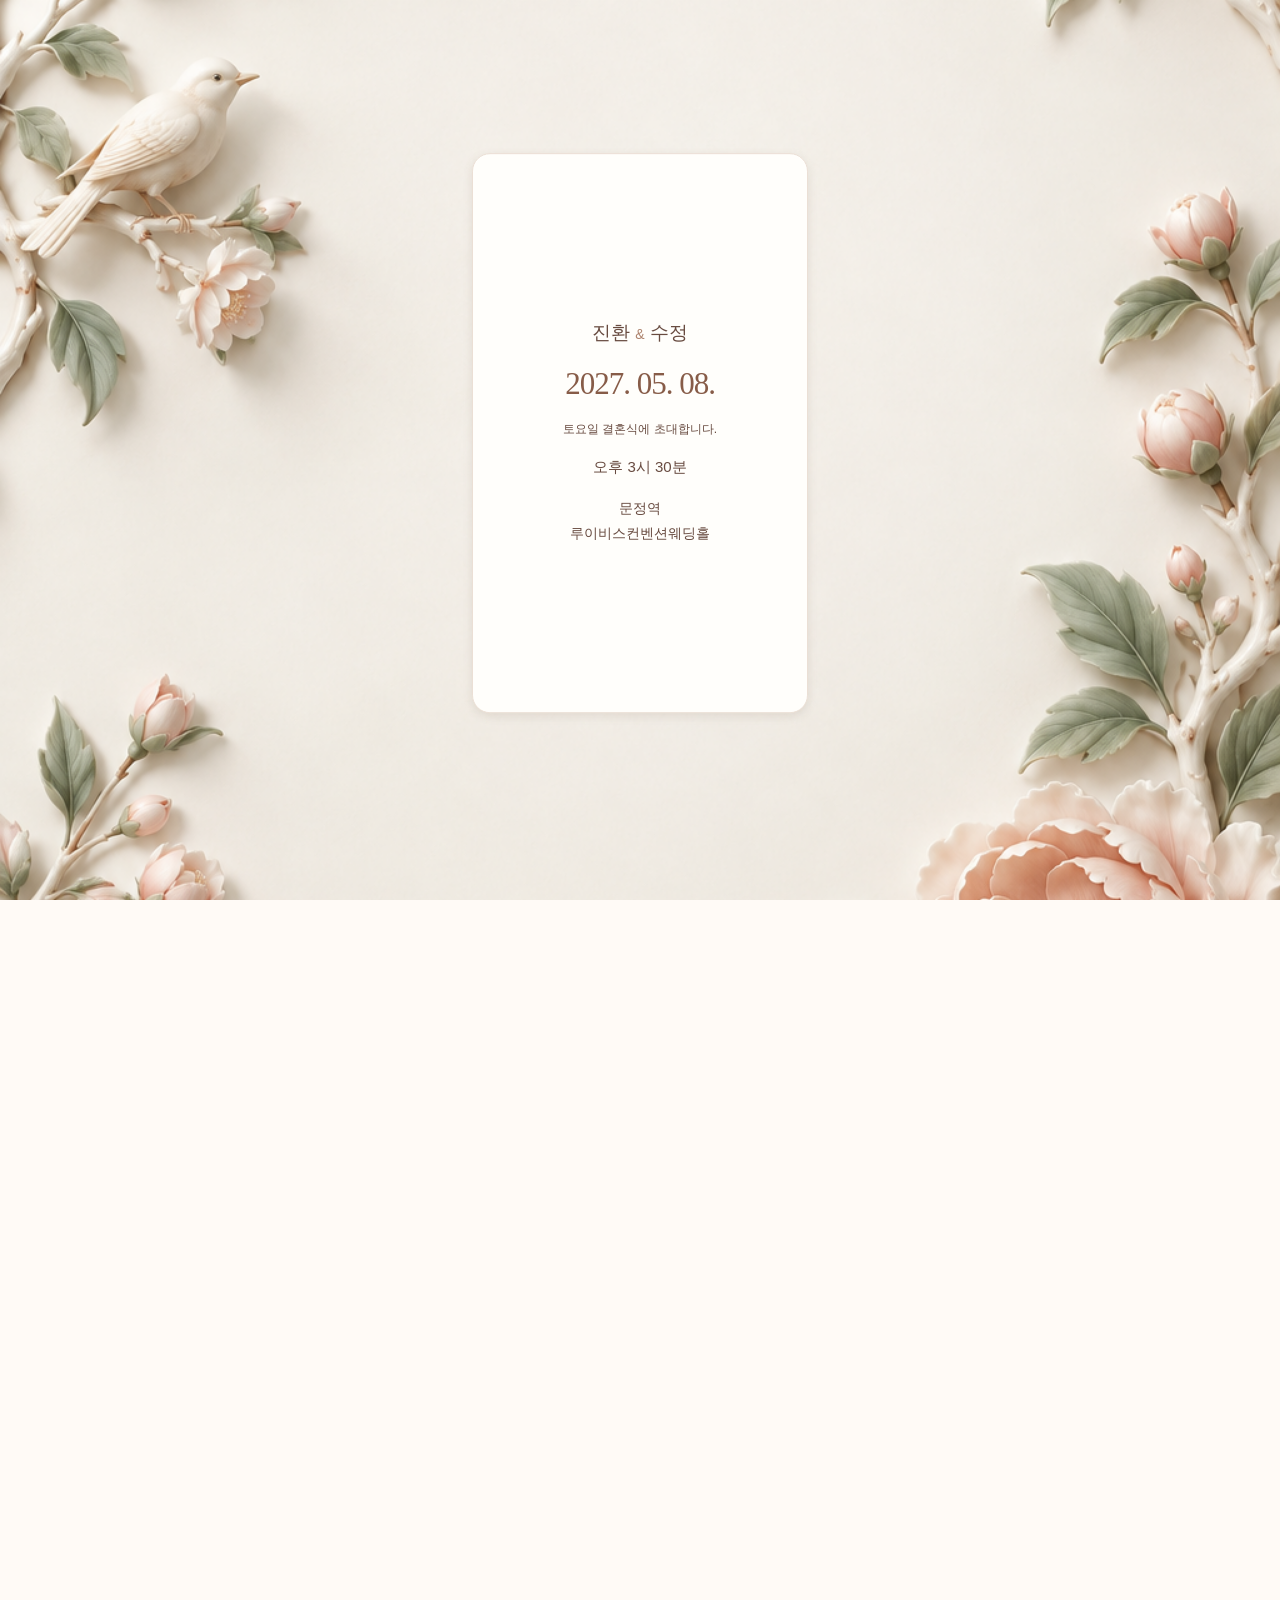
==== commit 58333b6e: "Add couple introduction messages" ====
--- a/fr/index.html
+++ b/fr/index.html
@@ -35,7 +35,7 @@
   <button class="gallery-thumb" data-photo="10" aria-label="꽃다발을 든 진환 사진 크게 보기"><img src="../assets/gallery/moment-11.png" alt="창가에서 꽃다발을 든 진환" loading="lazy"></button>
   <button class="gallery-thumb" data-photo="11" aria-label="꽃다발을 든 수정 사진 크게 보기"><img src="../assets/gallery/moment-12-enhanced.png" alt="창가에서 꽃다발을 든 수정" loading="lazy"></button>
  </div><p class="section-hint">사진을 누르신 뒤 아래로 스크롤해 더 많은 순간을 만나 보세요.</p></section>
- <section class="about story-section" aria-labelledby="aboutTitle"><p class="eyebrow">TWO OF US</p><h2 id="aboutTitle">우리 소개</h2><div class="people-grid"><article class="person"><span class="person-role">신랑</span><h3>진환 <small>ENFP</small></h3><p>신랑이 신부에게 반한 이유</p><span class="pending-message">[메시지 추가 예정]</span></article><article class="person"><span class="person-role">신부</span><h3>수정 <small>ENFP</small></h3><p>신부가 신랑에게 반한 이유</p><span class="pending-message">[메시지 추가 예정]</span></article></div></section>
+ <section class="about story-section" aria-labelledby="aboutTitle"><p class="eyebrow">TWO OF US</p><h2 id="aboutTitle">우리 소개</h2><div class="people-grid"><article class="person"><span class="person-role">신랑</span><h3>진환 <small>ENFP</small></h3><p>신랑이 신부에게 반한 이유</p><span class="pending-message">착하고 너무 예뻐서 첫눈에 반했다고 합니다. 끝.</span></article><article class="person"><span class="person-role">신부</span><h3>수정 <small>ENFP</small></h3><p>신부가 신랑에게 반한 이유</p><span class="pending-message">다른 사람들 눈에 보이지 않는 작은 나의 모습을 발견해 주는 면에 감동해서 반했다고 합니다.</span></article></div></section>
  <section class="reception story-section" aria-labelledby="receptionTitle"><p class="eyebrow">AFTER THE WEDDING</p><h2 id="receptionTitle">조금 더 오래, 함께</h2><p class="body-copy">한 분 한 분 직접 찾아뵙고<br>초대장을 전해드리는 것이 도리이나,<br>그러지 못하는 아쉬운 마음을<br>이 글에 담아 전합니다.<br><br>결혼식 당일, 예식이 끝난 뒤<br>감사의 마음을 나눌 수 있는<br>피로연 자리에 여러분을 초대드립니다.<br><br>함께하고 싶으신 분은<br>수정에게 편하게 말씀해 주시면<br>피로연 초대장을 함께 보내드리겠습니다.</p></section>
  <section class="cheers story-section" aria-labelledby="cheersTitle"><p class="eyebrow">A NOTE FOR US</p><h2 id="cheersTitle">진환 &amp; 수정에게<br>축하의 마음을 전해 주세요.</h2><form id="cheerForm" class="cheer-form"><label for="cheerName">성함 <span>선택</span><input id="cheerName" name="name" type="text" autocomplete="name" maxlength="30" placeholder="성함을 남겨 주세요."></label><label for="cheerText">신랑신부에게 축하 메시지 전하기</label><textarea id="cheerText" maxlength="300" rows="3" placeholder="따뜻한 축하의 한마디를 남겨 주세요."></textarea><div><small id="cheerCount">0 / 300</small><button type="submit">축하 메시지 전하기</button></div></form><p class="cheer-empty" id="cheerEmpty">첫 번째 축하 메시지를 남겨 주시면 감사하겠습니다.</p><div class="cheer-carousel"><div class="cheer-list" id="cheerList" aria-live="polite"></div></div><nav class="cheer-pagination" id="cheerPagination" aria-label="축하 메시지 페이지" hidden><button type="button" id="cheerPrev" aria-label="이전 축하 메시지">←</button><span id="cheerPage">1 / 1</span><button type="button" id="cheerNext" aria-label="다음 축하 메시지">→</button></nav></section>
  <section class="adult-info story-section" aria-labelledby="adultTitle"><p class="eyebrow">WEDDING INFORMATION</p><h2 id="adultTitle">한눈에 보는 예식 안내</h2><dl class="event-summary"><div><dt>일시</dt><dd>2027년 5월 8일 토요일<br>오후 3시 30분</dd></div><div><dt>장소</dt><dd><span>문정역 루이비스컨벤션웨딩홀</span><span class="venue-actions"><a href="https://naver.me/F7wv38mu" target="_blank" rel="noopener noreferrer">네이버 지도</a><a href="https://map.kakao.com/link/map/%EB%A3%A8%EC%9D%B4%EB%B9%84%EC%8A%A4%EC%BB%A8%EB%B2%A4%EC%85%98%20%EC%86%A1%ED%8C%8C%EB%AC%B8%EC%A0%95,37.484424,127.1171785" target="_blank" rel="noopener noreferrer">카카오맵</a></span></dd></div><div><dt>주소</dt><dd><span>서울 송파구 법원로9길 26<br>에이치비지니스파크 B1층</span><button type="button" class="address-copy" data-copy-text="서울 송파구 법원로9길 26, 에이치비지니스파크 B1층">주소 복사</button></dd></div></dl><div class="gift-heading"><p class="eyebrow">WITH CONGRATULATIONS</p><h3>축의금 보내는 곳</h3></div><div class="account-list"><article><span>신랑 진환</span><strong>계좌 정보 입력 예정</strong><button type="button" disabled>계좌번호 복사</button></article><article><span>신부 수정</span><strong>계좌 정보 입력 예정</strong><button type="button" disabled>계좌번호 복사</button></article><article><span>신랑측 부모님</span><strong>계좌 정보 입력 예정</strong><button type="button" disabled>계좌번호 복사</button></article><article><span>신부측 부모님</span><strong>계좌 정보 입력 예정</strong><button type="button" disabled>계좌번호 복사</button></article></div><a class="flower-link" href="https://link.coupang.com/a/g1QMgF2wBE" target="_blank" rel="noopener noreferrer">축하화환 보내기 <span aria-hidden="true">↗</span></a></section>
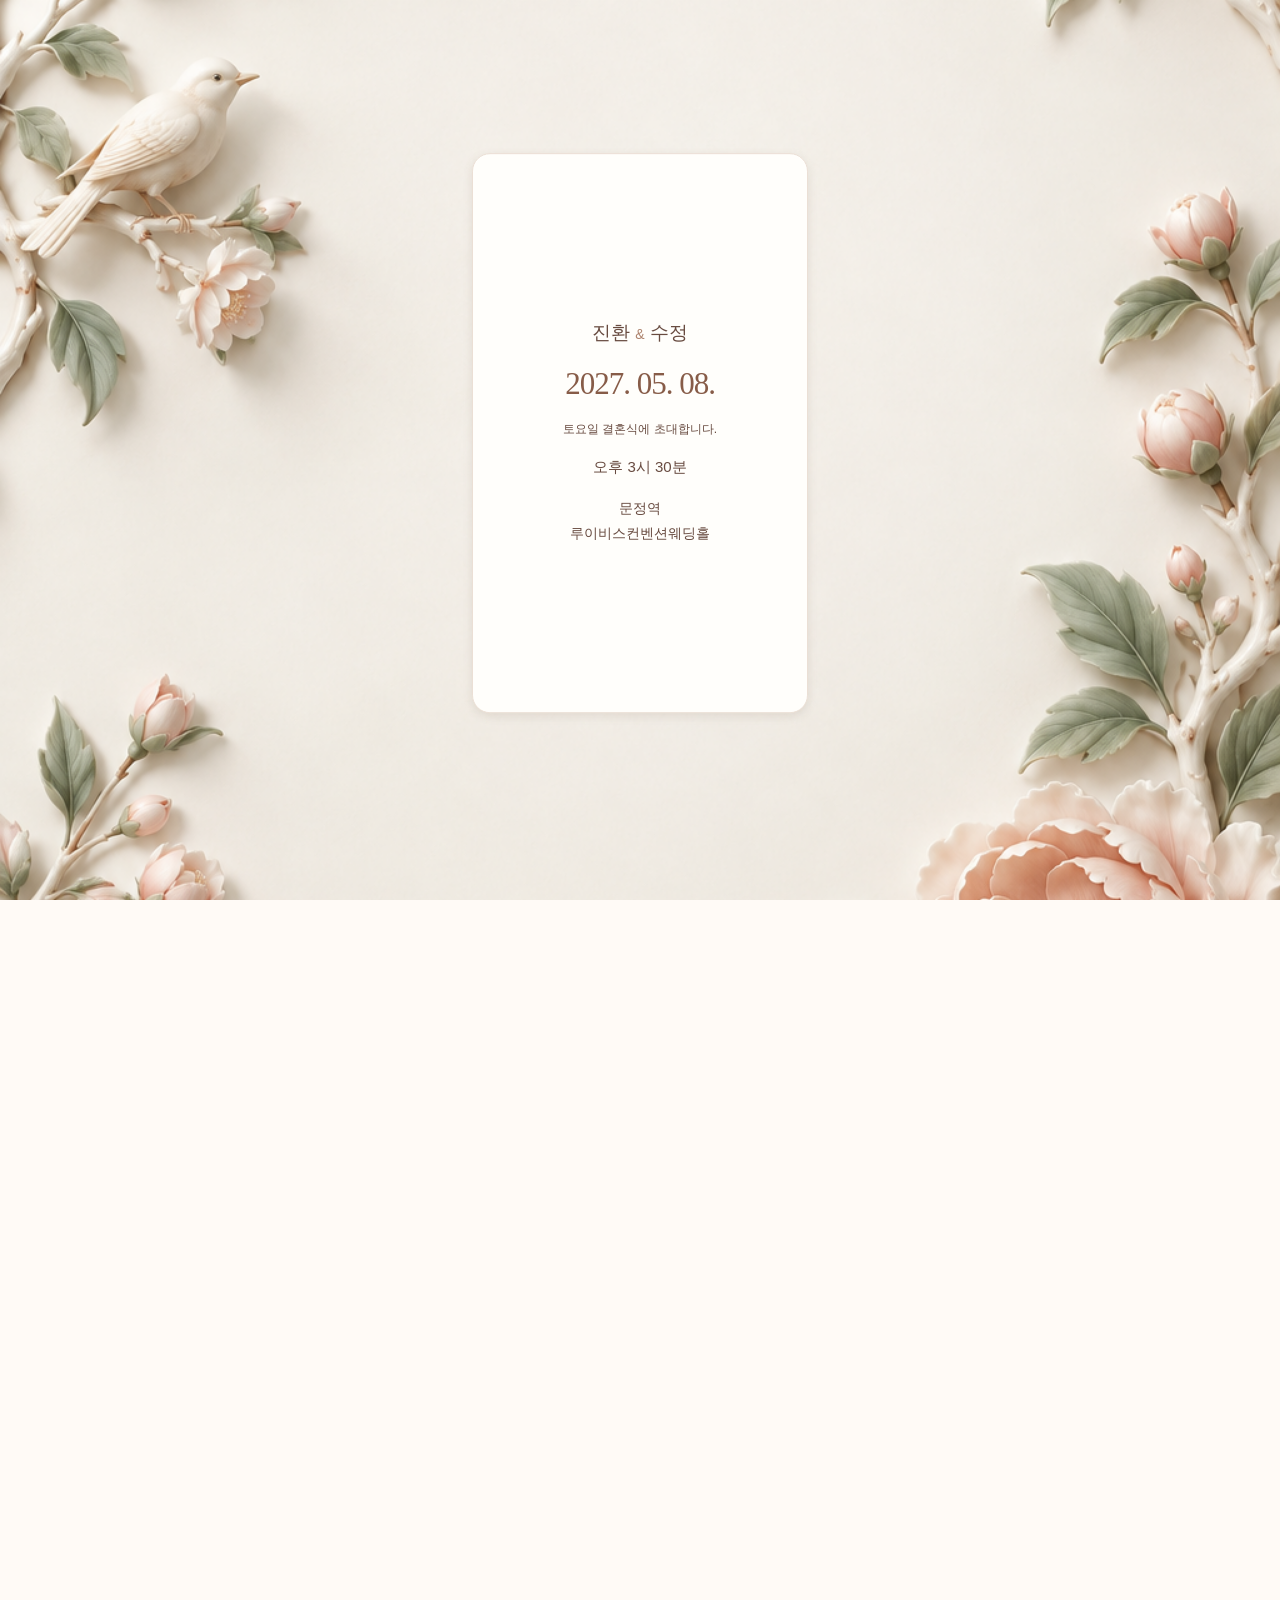
==== commit 33750c6a: "Remove two flagged gallery photos (studio pink dress, calla bouquet window shot) Co-Authored-By: Cla" ====
--- a/fr/index.html
+++ b/fr/index.html
@@ -13,7 +13,7 @@
  </div>
 </div>
 <main class="invitation" id="invitation">
- <header class="masthead"><div class="masthead-wedding"><a href="#home" class="monogram" aria-label="청첩장 맨 위로">진환 <i>&amp;</i> 수정의 결혼식</a><span class="countdown" id="countdown" aria-label="결혼식까지 남은 날짜"></span></div><button class="music" id="music" aria-label="Love, on the Swing 재생" aria-pressed="false"><span class="music-bars" aria-hidden="true"><b></b><b></b><b></b><b></b></span><span id="musicLabel">음악 켜기</span></button></header>
+ <header class="masthead"><div class="masthead-wedding"><a href="#home" class="monogram" aria-label="청첩장 맨 위로">진환 <i>&amp;</i> 수정의 결혼식</a><span class="countdown" id="countdown" aria-label="결혼식까지 남은 날짜"></span></div><button class="music" id="music" aria-label="Love, on the Swing 재생" aria-pressed="false"><span class="music-bars" aria-hidden="true"><b></b><b></b><b></b><b></b></span><span id="musicLabel">음악 켜기</span></button></header><div class="masthead-spacer" id="mastheadSpacer" aria-hidden="true"></div>
  <section class="hero" id="home" aria-label="신랑 신부 사진">
   <div class="hero-frame"><div class="hero-photo"><img class="portrait-full" src="../assets/gallery/moment-05.png" alt="베일을 쓴 수정과 함께한 진환의 즐거운 순간" width="1462" height="2048" loading="lazy"><img class="portrait-close" loading="lazy" src="../assets/gallery/moment-05.png" alt="" aria-hidden="true" width="1462" height="2048"></div><div class="hero-copy"><p>OUR WEDDING DAY</p><h1>INVITATION</h1><span class="hero-date">2026. 05. 08 토 3:30 PM</span></div></div>
  </section>
@@ -31,11 +31,12 @@
   <button class="gallery-thumb" data-photo="6" aria-label="꽃다발과 함께한 두 사람 사진 크게 보기"><img src="../assets/gallery/moment-07.jpg" alt="꽃다발을 든 수정과 서로를 바라보는 진환" loading="lazy"></button>
   <button class="gallery-thumb" data-photo="7" aria-label="정장을 입은 진환 사진 크게 보기"><img src="../assets/gallery/moment-08.jpg" alt="정장을 입은 진환의 모습" loading="lazy"></button>
   <button class="gallery-thumb" data-photo="8" aria-label="서로를 바라보는 두 사람 사진 크게 보기"><img src="../assets/gallery/moment-09.jpg" alt="손을 잡고 서로를 바라보는 진환과 수정" loading="lazy"></button>
-  <button class="gallery-thumb" data-photo="9" aria-label="핑크 드레스를 입은 두 사람 사진 크게 보기"><img src="../assets/gallery/moment-10.png" alt="핑크 드레스를 입고 서로를 바라보는 진환과 수정" loading="lazy"></button>
+  
   <button class="gallery-thumb" data-photo="10" aria-label="꽃다발을 든 진환 사진 크게 보기"><img src="../assets/gallery/moment-11.png" alt="창가에서 꽃다발을 든 진환" loading="lazy"></button>
-  <button class="gallery-thumb" data-photo="11" aria-label="꽃다발을 든 수정 사진 크게 보기"><img src="../assets/gallery/moment-12-enhanced.png" alt="창가에서 꽃다발을 든 수정" loading="lazy"></button>
+  <button class="gallery-thumb" data-photo="11" aria-label="꽃다발을 든 수정 사진 크게 보기"><img src="../assets/gallery/moment-12-tonematched.png" alt="창가에서 꽃다발을 든 수정" loading="lazy"></button>
+  
  </div><p class="section-hint">사진을 누르신 뒤 아래로 스크롤해 더 많은 순간을 만나 보세요.</p></section>
- <section class="about story-section" aria-labelledby="aboutTitle"><p class="eyebrow">TWO OF US</p><h2 id="aboutTitle">우리 소개</h2><div class="people-grid"><article class="person"><span class="person-role">신랑</span><h3>진환 <small>ENFP</small></h3><p>신랑이 신부에게 반한 이유</p><span class="pending-message">착하고 너무 예뻐서 첫눈에 반했다고 합니다. 끝.</span></article><article class="person"><span class="person-role">신부</span><h3>수정 <small>ENFP</small></h3><p>신부가 신랑에게 반한 이유</p><span class="pending-message">다른 사람들 눈에 보이지 않는 작은 나의 모습을 발견해 주는 면에 감동해서 반했다고 합니다.</span></article></div></section>
+ <section class="about story-section" aria-labelledby="aboutTitle"><p class="eyebrow">TWO OF US</p><h2 id="aboutTitle">우리 소개</h2><div class="people-grid"><article class="person"><span class="person-role">신랑</span><h3>진환 <small>ENFP</small></h3><p>신랑이 신부에게 반한 이유</p><span class="pending-message">착하고 너무 예뻐서 첫눈에 반했다고 합니다. 끝.</span></article><article class="person"><span class="person-role">신부</span><h3>수정 <small>ENFP</small></h3><p>신부가 신랑에게 반한 이유</p><span class="pending-message">다른 사람들 눈에 보이지 않는 내 작은 장점들을 기억하는 모습에 감동해서 반했다고 합니다.</span></article></div></section>
  <section class="reception story-section" aria-labelledby="receptionTitle"><p class="eyebrow">AFTER THE WEDDING</p><h2 id="receptionTitle">조금 더 오래, 함께</h2><p class="body-copy">한 분 한 분 직접 찾아뵙고<br>초대장을 전해드리는 것이 도리이나,<br>그러지 못하는 아쉬운 마음을<br>이 글에 담아 전합니다.<br><br>결혼식 당일, 예식이 끝난 뒤<br>감사의 마음을 나눌 수 있는<br>피로연 자리에 여러분을 초대드립니다.<br><br>함께하고 싶으신 분은<br>수정에게 편하게 말씀해 주시면<br>피로연 초대장을 함께 보내드리겠습니다.</p></section>
  <section class="cheers story-section" aria-labelledby="cheersTitle"><p class="eyebrow">A NOTE FOR US</p><h2 id="cheersTitle">진환 &amp; 수정에게<br>축하의 마음을 전해 주세요.</h2><form id="cheerForm" class="cheer-form"><label for="cheerName">성함 <span>선택</span><input id="cheerName" name="name" type="text" autocomplete="name" maxlength="30" placeholder="성함을 남겨 주세요."></label><label for="cheerText">신랑신부에게 축하 메시지 전하기</label><textarea id="cheerText" maxlength="300" rows="3" placeholder="따뜻한 축하의 한마디를 남겨 주세요."></textarea><div><small id="cheerCount">0 / 300</small><button type="submit">축하 메시지 전하기</button></div></form><p class="cheer-empty" id="cheerEmpty">첫 번째 축하 메시지를 남겨 주시면 감사하겠습니다.</p><div class="cheer-carousel"><div class="cheer-list" id="cheerList" aria-live="polite"></div></div><nav class="cheer-pagination" id="cheerPagination" aria-label="축하 메시지 페이지" hidden><button type="button" id="cheerPrev" aria-label="이전 축하 메시지">←</button><span id="cheerPage">1 / 1</span><button type="button" id="cheerNext" aria-label="다음 축하 메시지">→</button></nav></section>
  <section class="adult-info story-section" aria-labelledby="adultTitle"><p class="eyebrow">WEDDING INFORMATION</p><h2 id="adultTitle">한눈에 보는 예식 안내</h2><dl class="event-summary"><div><dt>일시</dt><dd>2027년 5월 8일 토요일<br>오후 3시 30분</dd></div><div><dt>장소</dt><dd><span>문정역 루이비스컨벤션웨딩홀</span><span class="venue-actions"><a href="https://naver.me/F7wv38mu" target="_blank" rel="noopener noreferrer">네이버 지도</a><a href="https://map.kakao.com/link/map/%EB%A3%A8%EC%9D%B4%EB%B9%84%EC%8A%A4%EC%BB%A8%EB%B2%A4%EC%85%98%20%EC%86%A1%ED%8C%8C%EB%AC%B8%EC%A0%95,37.484424,127.1171785" target="_blank" rel="noopener noreferrer">카카오맵</a></span></dd></div><div><dt>주소</dt><dd><span>서울 송파구 법원로9길 26<br>에이치비지니스파크 B1층</span><button type="button" class="address-copy" data-copy-text="서울 송파구 법원로9길 26, 에이치비지니스파크 B1층">주소 복사</button></dd></div></dl><div class="gift-heading"><p class="eyebrow">WITH CONGRATULATIONS</p><h3>축의금 보내는 곳</h3></div><div class="account-list"><article><span>신랑 진환</span><strong>계좌 정보 입력 예정</strong><button type="button" disabled>계좌번호 복사</button></article><article><span>신부 수정</span><strong>계좌 정보 입력 예정</strong><button type="button" disabled>계좌번호 복사</button></article><article><span>신랑측 부모님</span><strong>계좌 정보 입력 예정</strong><button type="button" disabled>계좌번호 복사</button></article><article><span>신부측 부모님</span><strong>계좌 정보 입력 예정</strong><button type="button" disabled>계좌번호 복사</button></article></div><a class="flower-link" href="https://link.coupang.com/a/g1QMgF2wBE" target="_blank" rel="noopener noreferrer">축하화환 보내기 <span aria-hidden="true">↗</span></a></section>
@@ -43,6 +44,6 @@
  <footer><img src="../assets/porcelain-blooms.png" alt=""><p>5월 8일 토요일, 저희들의 결혼식을<br>축하해주시는 모든 분들과<br>와주시는 분들께 사랑을 전합니다.</p><span class="eyebrow">진환 &amp; 수정 · 2027. 05. 08.</span><button class="replay" id="replay">봉투를 다시 열어보기 ↺</button><small>함께 축복해 주셔서 감사합니다.</small></footer>
 </main>
 <dialog id="calendarDialog" class="sheet" aria-labelledby="calendarTitle"><div class="sheet-heading"><h2 id="calendarTitle">내 캘린더에 담기</h2><button class="dialog-close" data-close aria-label="캘린더 선택 닫기">×</button></div><p>2027년 5월 8일 · 오후 3시 30분<br>문정역 루이비스컨벤션웨딩홀</p><a href="https://calendar.google.com/calendar/render?action=TEMPLATE&amp;text=%EA%B9%80%EC%A7%84%ED%99%98+%26+%EA%B9%80%EC%88%98%EC%A0%95+%EA%B2%B0%ED%98%BC%EC%8B%9D&amp;dates=20270508T063000Z%2F20270508T063000Z&amp;location=%EB%AC%B8%EC%A0%95%EC%97%AD+%EB%A3%A8%EC%9D%B4%EB%B9%84%EC%8A%A4%EC%BB%A8%EB%B2%A4%EC%85%98%EC%9B%A8%EB%94%A9%ED%99%80&amp;details=2027%EB%85%84+5%EC%9B%94+8%EC%9D%BC+%ED%86%A0%EC%9A%94%EC%9D%BC+%EC%98%A4%ED%9B%84+3%EC%8B%9C+30%EB%B6%84.+%EA%B2%B0%ED%98%BC%EC%8B%9D%EC%97%90+%EC%B4%88%EB%8C%80%ED%95%A9%EB%8B%88%EB%8B%A4.%0A%0A%EC%B2%AD%EC%B2%A9%EC%9E%A5%3A+https%3A%2F%2Floreenkim0301.github.io%2F20260508%2F&amp;ctz=Asia%2FSeoul" target="_blank" rel="noopener">구글 캘린더 <span>↗</span></a><a href="../wedding-demo.ics">애플 캘린더 <span>＋</span></a><button id="otherCalendar">기타 앱 선택 <span>↗</span></button><p class="calendar-help" id="calendarHelp" aria-live="polite">기기에 따라 일정 파일을 열거나 가져오면 추가할 수 있어요.</p><a class="ics-download" href="../wedding-demo.ics" download="진환-수정-결혼식.ics">일정 파일 다운로드</a></dialog>
-<dialog id="galleryDialog" class="gallery-dialog" aria-labelledby="galleryTitle"><div class="gallery-heading"><div><h2 id="galleryTitle">함께한 순간들</h2><p>아래로 스크롤 해보세요 ↓</p></div><button class="dialog-close" data-close aria-label="사진 갤러리 닫기">×</button></div><div class="gallery-scroll"><figure id="photo-0"><img src="../assets/gallery/moment-01-retouched.png" alt="꽃다발을 든 수정과 곁의 진환"><figcaption>꽃다발을 들고, 나란히</figcaption></figure><figure id="photo-1"><img src="../assets/gallery/moment-02.jpeg" alt="서로를 마주 보는 진환과 수정"><figcaption>서로를 바라보는 순간</figcaption></figure><figure id="photo-2"><img src="../assets/gallery/moment-03.png" alt="꽃을 든 수정과 진환"><figcaption>꽃처럼 즐거운 우리</figcaption></figure><figure id="photo-3"><img src="../assets/gallery/moment-04.png" alt="꽃을 든 수정과 진환"><figcaption>가까이, 더 가까이</figcaption></figure><figure id="photo-4"><img src="../assets/gallery/moment-05.png" alt="베일과 꽃을 든 진환과 수정"><figcaption>우리의 봄날</figcaption></figure><figure id="photo-6"><img src="../assets/gallery/moment-07.jpg" alt="꽃다발을 든 수정과 서로를 바라보는 진환"><figcaption>꽃다발을 든 따뜻한 순간</figcaption></figure><figure id="photo-7"><img src="../assets/gallery/moment-08.jpg" alt="정장을 입은 진환의 모습"><figcaption>단정한 오늘의 진환</figcaption></figure><figure id="photo-8"><img src="../assets/gallery/moment-09.jpg" alt="손을 잡고 서로를 바라보는 진환과 수정"><figcaption>마주 보는 약속</figcaption></figure><figure id="photo-9"><img src="../assets/gallery/moment-10.png" alt="핑크 드레스를 입고 서로를 바라보는 진환과 수정" loading="lazy"><figcaption>서로를 향한 눈빛</figcaption></figure><figure id="photo-10"><img src="../assets/gallery/moment-11.png" alt="창가에서 꽃다발을 든 진환" loading="lazy"><figcaption>창가의 꽃다발</figcaption></figure><figure id="photo-11"><img src="../assets/gallery/moment-12-enhanced.png" alt="창가에서 꽃다발을 든 수정" loading="lazy"><figcaption>웃음이 피어난 순간</figcaption></figure></div></dialog>
-<audio id="audio" loop preload="metadata" src="../assets/love-on-the-swing.mp3"></audio><canvas id="cursorPetals" aria-hidden="true"></canvas><script src="../wedding.js?v=30"></script><script src="../motion.js?v=13"></script>
-<script src="../story.js?v=34"></script></body></html>
+<dialog id="galleryDialog" class="gallery-dialog" aria-labelledby="galleryTitle"><div class="gallery-heading"><div><h2 id="galleryTitle">함께한 순간들</h2><p>아래로 스크롤 해보세요 ↓</p></div><button class="dialog-close" data-close aria-label="사진 갤러리 닫기">×</button></div><div class="gallery-scroll"><figure id="photo-0"><img src="../assets/gallery/moment-01-retouched.png" alt="꽃다발을 든 수정과 곁의 진환"></figure><figure id="photo-1"><img src="../assets/gallery/moment-02.jpeg" alt="서로를 마주 보는 진환과 수정"></figure><figure id="photo-2"><img src="../assets/gallery/moment-03.png" alt="꽃을 든 수정과 진환"></figure><figure id="photo-3"><img src="../assets/gallery/moment-04.png" alt="꽃을 든 수정과 진환"></figure><figure id="photo-4"><img src="../assets/gallery/moment-05.png" alt="베일과 꽃을 든 진환과 수정"></figure><figure id="photo-6"><img src="../assets/gallery/moment-07.jpg" alt="꽃다발을 든 수정과 서로를 바라보는 진환"></figure><figure id="photo-7"><img src="../assets/gallery/moment-08.jpg" alt="정장을 입은 진환의 모습"></figure><figure id="photo-8"><img src="../assets/gallery/moment-09.jpg" alt="손을 잡고 서로를 바라보는 진환과 수정"></figure><figure id="photo-10"><img src="../assets/gallery/moment-11.png" alt="창가에서 꽃다발을 든 진환" loading="lazy"></figure><figure id="photo-11"><img src="../assets/gallery/moment-12-tonematched.png" alt="창가에서 꽃다발을 든 수정" loading="lazy"></figure></div></dialog>
+<audio id="audio" loop preload="metadata" src="../assets/love-on-the-swing.mp3"></audio><canvas id="cursorPetals" aria-hidden="true"></canvas><script src="../wedding.js?v=31"></script><script src="../motion.js?v=13"></script>
+<script src="../story.js?v=35"></script></body></html>
--- a/wedding.css
+++ b/wedding.css
@@ -1 +1,2 @@
 :root{--paper:#fffdf9;--white:#ffffff;--peach:#edb6a5;--blush:#f4d6cf;--ink:#624b46;--muted:#8a716b;--line:#ecdad1;--sans:'Apple SD Gothic Neo','Noto Sans KR',sans-serif;--serif:Georgia,'Times New Roman',serif}*{box-sizing:border-box}html{scroll-behavior:smooth;scroll-padding-top:85px}body{margin:0;background:#fff9f5;color:var(--ink);font-family:var(--sans);-webkit-font-smoothing:antialiased}button,a{-webkit-tap-highlight-color:transparent}button{font:inherit;color:inherit;cursor:pointer}a{color:inherit}button:focus-visible,a:focus-visible{outline:2px solid #a76358;outline-offset:5px}button{touch-action:manipulation}.invitation{max-width:480px;margin:auto;background:var(--paper);overflow:hidden;box-shadow:0 0 90px #cdab9d16}.eyebrow{font:11px/1.7 var(--sans);letter-spacing:2.3px;color:var(--muted)}.masthead{height:76px;padding:0 23px;display:flex;align-items:center;justify-content:space-between;background:#fffdf9;gap:12px}.monogram{font:24px var(--serif);text-decoration:none;white-space:nowrap}.monogram i{font-size:17px;color:#b78174}.masthead-date{font:10px var(--sans);letter-spacing:1.6px;color:#8b7168}.music{display:flex;gap:7px;align-items:center;background:none;border:1px solid #eadbd3;border-radius:24px;min-height:40px;padding:8px 10px;font-size:11px;white-space:nowrap}.music-bars{display:flex;align-items:center;height:15px;gap:2px}.music-bars b{width:2px;height:6px;background:#bb8c7b;border-radius:1px}.music-bars b:nth-child(2){height:12px}.music-bars b:nth-child(3){height:9px}.is-playing .music-bars b{animation:equalizer .8s alternate infinite}.music-bars b:nth-child(2){animation-delay:.25s}.music-bars b:nth-child(3){animation-delay:.5s}.music-bars b:nth-child(4){animation-delay:.15s}.hero{position:relative;aspect-ratio:1/1.14;overflow:hidden;background:#e7e0da}.hero-photo{position:absolute;inset:0;overflow:hidden;transform:scale(1.065);transition:transform 2.5s cubic-bezier(.2,.65,.3,1)}.hero-photo img{position:absolute;width:220%;height:auto;max-width:none;left:-60%;top:-42%;display:block}.arrived .hero-photo{transform:scale(1)}.hero-shade{position:absolute;inset:0;background:linear-gradient(0deg,#36281f70,transparent 35%)}.hero-caption{position:absolute;bottom:27px;left:27px;color:#fffdf9}.hero-caption .eyebrow{color:#fff8ec;font-size:10px;letter-spacing:2px}.hero-caption h2{font:46px/1.05 var(--serif);margin:8px 0 0;letter-spacing:-1px}.hero-caption i{font-weight:normal}.announcement{text-align:center;position:relative;padding:57px 25px 37px;background:linear-gradient(#fffdf9,#fff)}.announcement-flower{position:absolute;width:139px;right:-38px;top:-51px;transform:rotate(20deg);pointer-events:none}.announcement>.eyebrow{margin:0 0 20px}.announcement h2{font-size:29px;letter-spacing:5px;font-weight:400;margin:0 0 21px}.announcement h2 span{font:25px var(--serif);color:#be8a7d;letter-spacing:0;padding:0 12px}.date-line{font-size:14px;letter-spacing:1px;line-height:1.8;margin:0}.date-line span{display:block;font-size:13px;letter-spacing:.3px;color:var(--muted)}.fine-line{height:34px;width:1px;background:#d9b5a6;margin:27px auto}.body-copy{font-size:16px;line-height:2;word-break:keep-all;margin:0}.down-link{display:inline-flex;flex-direction:column;gap:12px;align-items:center;font-size:12px;color:#917368;text-decoration:none;margin-top:29px;min-height:44px}.down-link span{font-size:19px}.music-card{margin:8px 23px 55px;display:flex;align-items:center;justify-content:space-between;gap:10px;padding:21px 17px;background:#fff1ea;border:1px solid #f4e1d6;border-radius:3px}.music-card .eyebrow{font-size:9px;letter-spacing:1.2px}.music-card h2{font:25px var(--serif);font-style:italic;font-weight:normal;margin:9px 0}.music-card p{font-size:11px;color:var(--muted);margin:0;line-height:1.7}.record{position:relative;flex:0 0 96px;width:96px;height:96px;background:none;border:0;padding:0;filter:drop-shadow(0 5px 7px #5f3d3420)}.record img{width:100%;animation:spin 10s linear infinite;animation-play-state:paused}.is-playing .record img{animation-play-state:running}.record-icon{position:absolute;left:0;right:0;bottom:-15px;font-size:13px;color:#916e62;text-align:center}.details{padding:0 26px 50px;text-align:center;scroll-margin-top:30px}.details h2{font-weight:400;font-size:25px;margin:14px 0 26px;letter-spacing:.5px}.date-block{display:flex;flex-direction:column;align-items:center;gap:3px;margin:0 auto 22px}.date-block span{font:11px var(--sans);letter-spacing:3px;color:#a2796b}.date-block strong{font:77px/1.05 var(--serif);color:#b88979}.placeholder-note{font-size:12px;color:#977e73;margin:7px 0 21px}.calendar-link{display:flex;justify-content:center;gap:30px;align-items:center;border:1px solid #dcc0b0;border-radius:3px;text-decoration:none;min-height:51px;font-size:14px;max-width:280px;margin:auto;background:#fff}.calendar-link:hover{background:#fff3ec}footer{position:relative;overflow:hidden;text-align:center;padding:65px 24px 28px;background:linear-gradient(160deg,#fff5ed,#fff9f6)}footer>img{width:195px;position:absolute;left:-64px;top:23px;transform:rotate(12deg);opacity:.82}footer>p{position:relative;font:43px/1.1 var(--serif);margin:0 0 19px}footer>.eyebrow{display:block;position:relative}.replay{position:relative;display:block;background:none;border:0;border-bottom:1px solid #d9b6a4;min-height:44px;margin:29px auto 20px;font-size:12px;padding:0 5px}footer small{font-size:10px;line-height:1.8;color:#917e76;display:block}.opening{position:fixed;inset:0;z-index:10;max-width:480px;margin:auto;background:radial-gradient(ellipse at 48% 40%,#fffefb 20%,#fff5ee 100%);display:flex;flex-direction:column;align-items:center;justify-content:center;overflow:hidden;opacity:1;transition:opacity 1.15s ease,visibility 1.15s;min-height:100svh}.opening[hidden]{display:none}.opening-heading{text-align:center;position:absolute;top:max(9svh,35px);left:20px;right:20px;transition:opacity .6s}.opening-heading .eyebrow{font-size:10px;letter-spacing:2.5px}.opening-heading h1{font-size:24px;line-height:1.7;font-weight:400;letter-spacing:1px;margin:17px 0}.envelope-stage{position:relative;width:94%;max-width:435px;aspect-ratio:1/1.05;perspective:1300px;transform:translateY(15px);transition:transform 1.4s cubic-bezier(.2,.6,.25,1),opacity 1.1s}.envelope-art{position:absolute;left:-15%;top:12%;width:130%;aspect-ratio:1.5;transform-style:preserve-3d;transform:rotate(-5deg);transition:transform 1.4s}.envelope-pocket{position:absolute;width:100%;height:100%;object-fit:contain;clip-path:inset(47.17% 0 0 0);z-index:3;filter:drop-shadow(0 7px 5px #9e615629)}.envelope-flap{position:absolute;inset:0;clip-path:inset(0 0 52.83% 0);transform-origin:50% 47.17%;transform:rotateX(-180deg);z-index:5;transition:transform 1.5s cubic-bezier(.3,.1,.15,1),filter 1.5s;filter:brightness(.93);backface-visibility:visible}.envelope-flap img{height:100%;width:100%;object-fit:contain}.letter-peek{position:absolute;z-index:2;left:18%;right:18%;height:30%;top:47%;background:#fffdf7;border:1px solid #eeded2;text-align:center;padding-top:15px;transition:transform 1.5s .3s,opacity .4s;box-shadow:0 0 15px #aa84721a;opacity:0}.letter-peek span{font:12px var(--serif);font-style:italic;color:#a77866}.letter-peek i{font:32px var(--serif);display:block;margin-top:12px;color:#a77866}.real-seal{position:absolute;width:17%;height:25.5%;object-fit:contain;left:41.5%;top:77%;z-index:6;filter:drop-shadow(1px 6px 5px #80482f38);transition:opacity .35s,transform .6s}.envelope-shadow{position:absolute;left:16%;right:11%;height:17%;bottom:13%;background:#9d634b;filter:blur(24px);opacity:.14;transform:rotate(-5deg);transition:opacity 1s}.intro-flowers{position:absolute;width:37%;pointer-events:none;z-index:7;filter:drop-shadow(0 4px 5px #c7977520);transition:transform 1.3s,opacity .8s}.flower-left{left:-2%;bottom:4%;transform:rotate(165deg)}.flower-right{right:-3%;top:25%;transform:rotate(-12deg)}.opening-bottom{position:absolute;bottom:14svh;text-align:center;transition:opacity .6s}.opening-bottom p{font-size:13px;letter-spacing:.6px;color:#9b7464}.opening-status{font-size:11px;color:#a78d80}.skip{position:absolute;right:25px;bottom:max(25px,env(safe-area-inset-bottom));background:none;border:0;min-height:44px;font-size:12px;color:#8a6a5a}.skip span{margin-left:12px}.opening.unsealing .real-seal{opacity:0;transform:translateY(12px) scale(1.08)}.opening.unfolding .envelope-flap{z-index:1;transform:rotateX(0deg);filter:brightness(1)}.opening.unfolding .envelope-art{transform:rotate(0deg)}.opening.unfolding .letter-peek{transform:translateY(-39%);opacity:1}.opening.unfolding .flower-right{transform:rotate(-6deg) translate(9px,-12px)}.opening.unfolding .flower-left{transform:rotate(175deg) translate(-9px,-4px)}.opening.dissolving{opacity:0;visibility:hidden;pointer-events:none}.opening.dissolving .envelope-stage{transform:translateY(-23px) scale(1.09);opacity:0}.opening.dissolving .opening-heading,.opening.dissolving .opening-bottom{opacity:0}body.intro-running{overflow:hidden}.music.is-loading{opacity:.65}@keyframes spin{to{transform:rotate(360deg)}}@keyframes equalizer{to{transform:scaleY(.45)}}@media(min-width:600px){body{padding:24px 0}.invitation{border-radius:4px}.opening{border-left:1px solid #fff;border-right:1px solid #fff}.hero-caption h2{font-size:56px}}@media(max-width:360px){.masthead{padding:0 16px;gap:6px}.masthead-date{font-size:9px}.hero-caption h2{font-size:40px}.music-card{margin-left:17px;margin-right:17px;padding:19px 12px}.record{flex-basis:82px;width:82px;height:82px}.music-card h2{font-size:23px}.opening-heading h1{font-size:22px}}@media(max-height:690px){.opening-heading{top:28px}.opening-heading h1{font-size:21px;margin:10px 0}.envelope-stage{width:80%;transform:translateY(12px)}.opening-bottom{bottom:11svh}}@media(prefers-reduced-motion:reduce){html{scroll-behavior:auto}*,*:before,*:after{animation:none!important;transition:none!important}.hero-photo{transform:none}.opening{display:none}}
+.masthead{position:relative;top:0;z-index:60;transition:background .35s ease,box-shadow .35s ease,backdrop-filter .35s ease}.masthead-spacer{height:0;transition:height .35s ease}.masthead.is-fixed{position:fixed;left:0;right:0;width:100%;max-width:100%;background:rgba(255,253,249,.72);backdrop-filter:blur(14px) saturate(1.1);-webkit-backdrop-filter:blur(14px) saturate(1.1);box-shadow:0 10px 24px -18px #4d332822}.masthead.is-fixed~.masthead-spacer,.masthead-spacer.is-active{height:76px}
